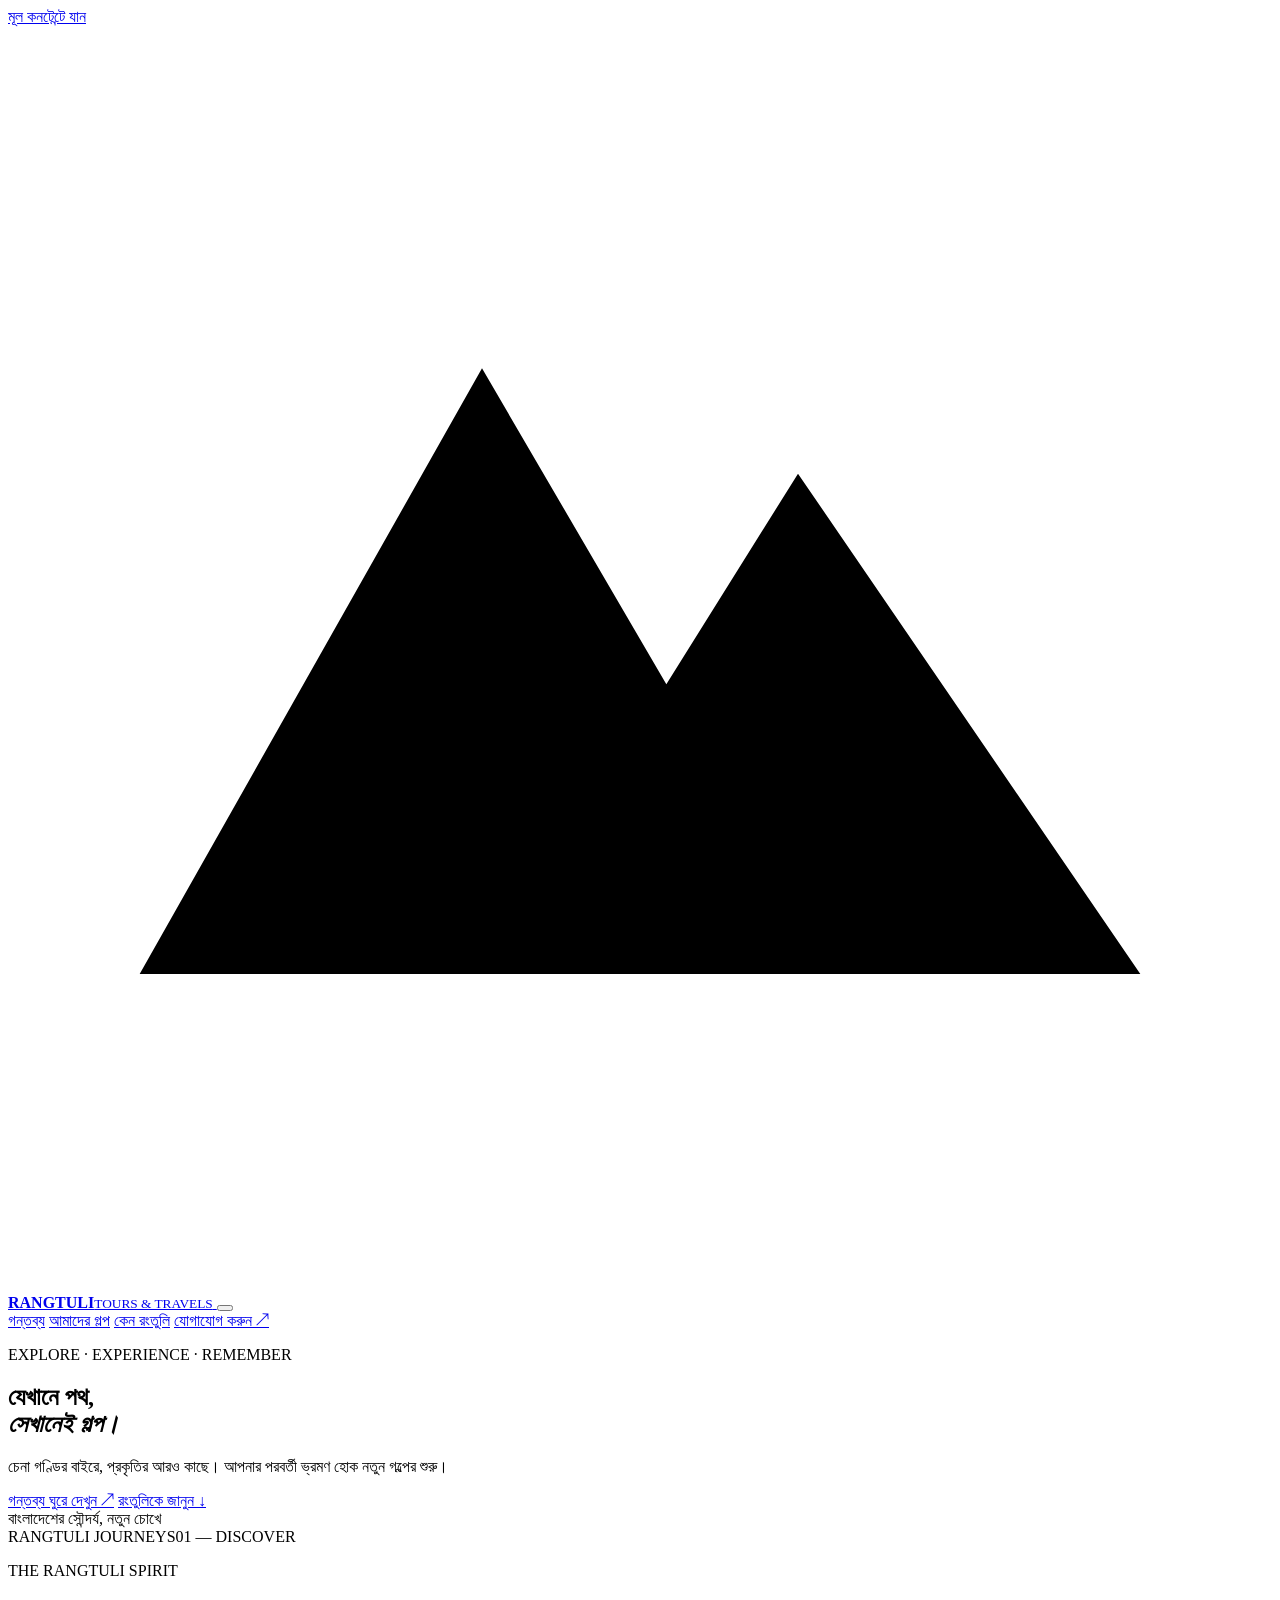
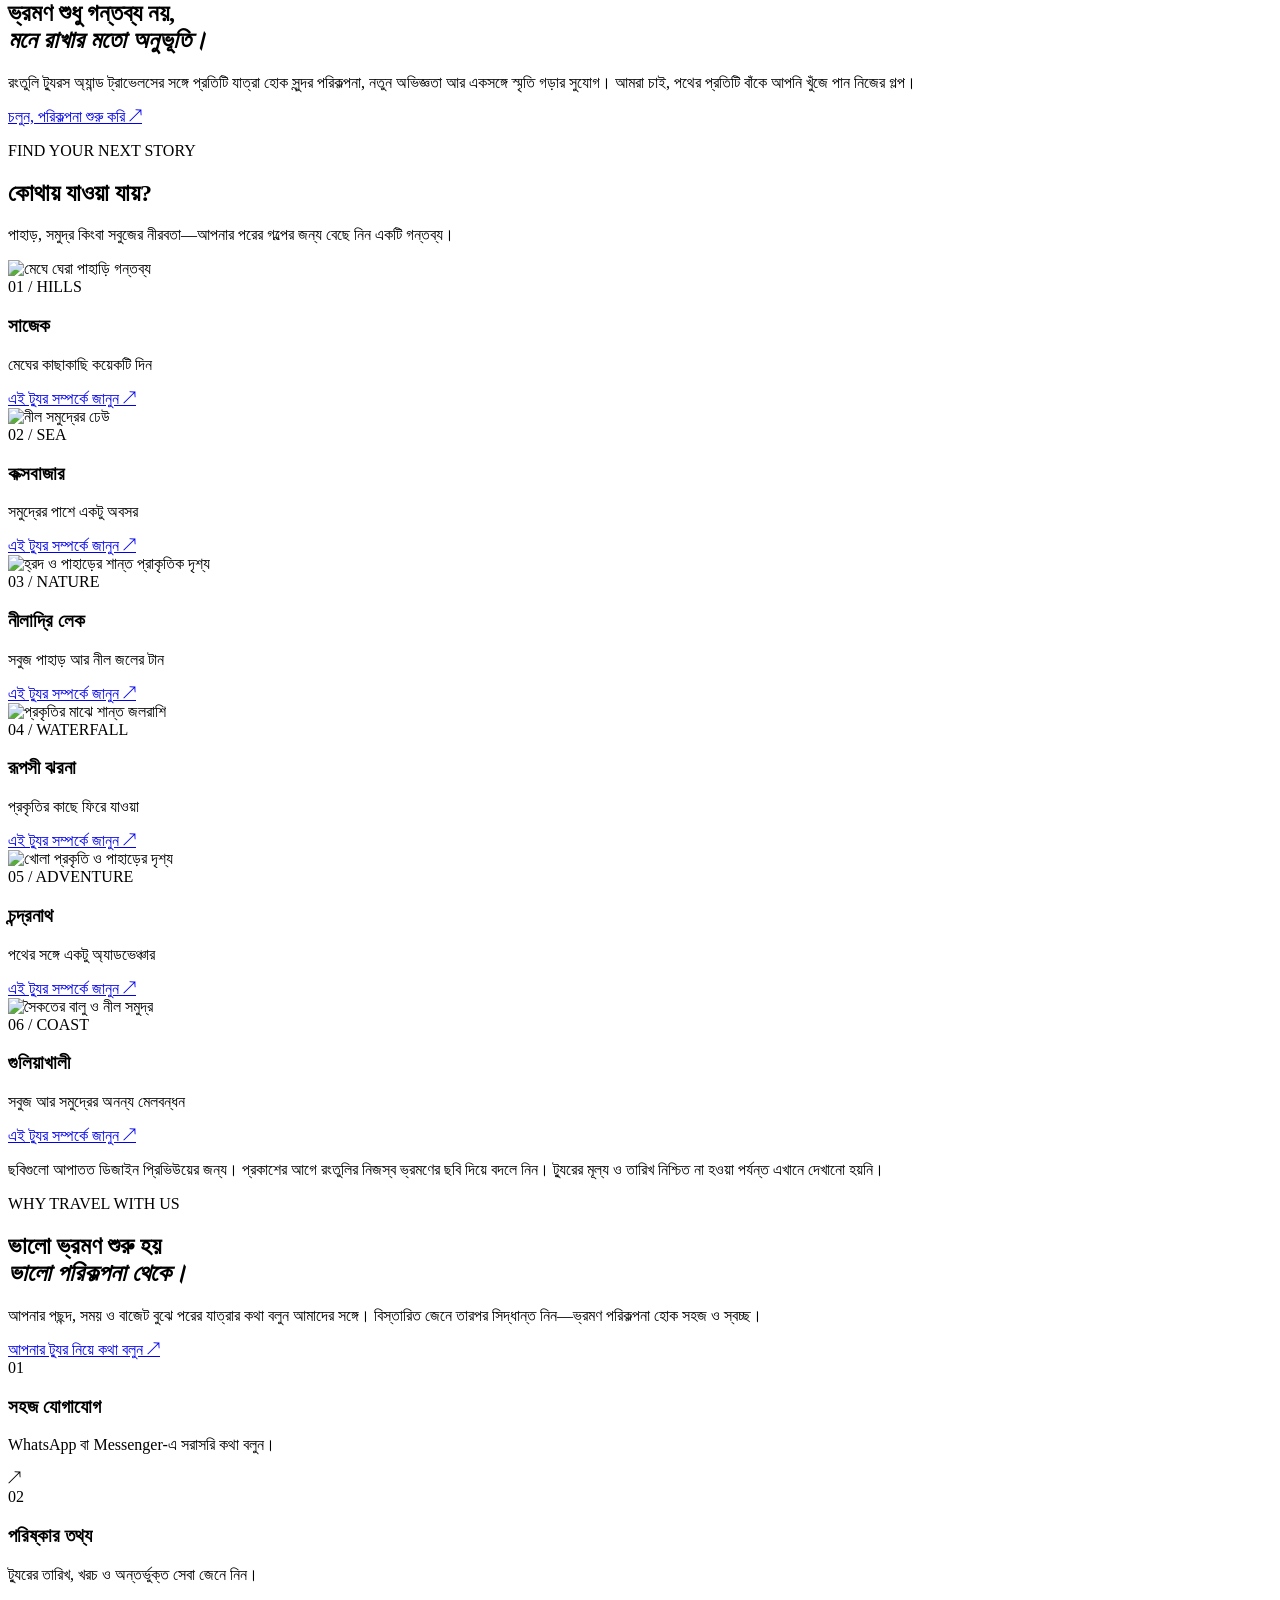
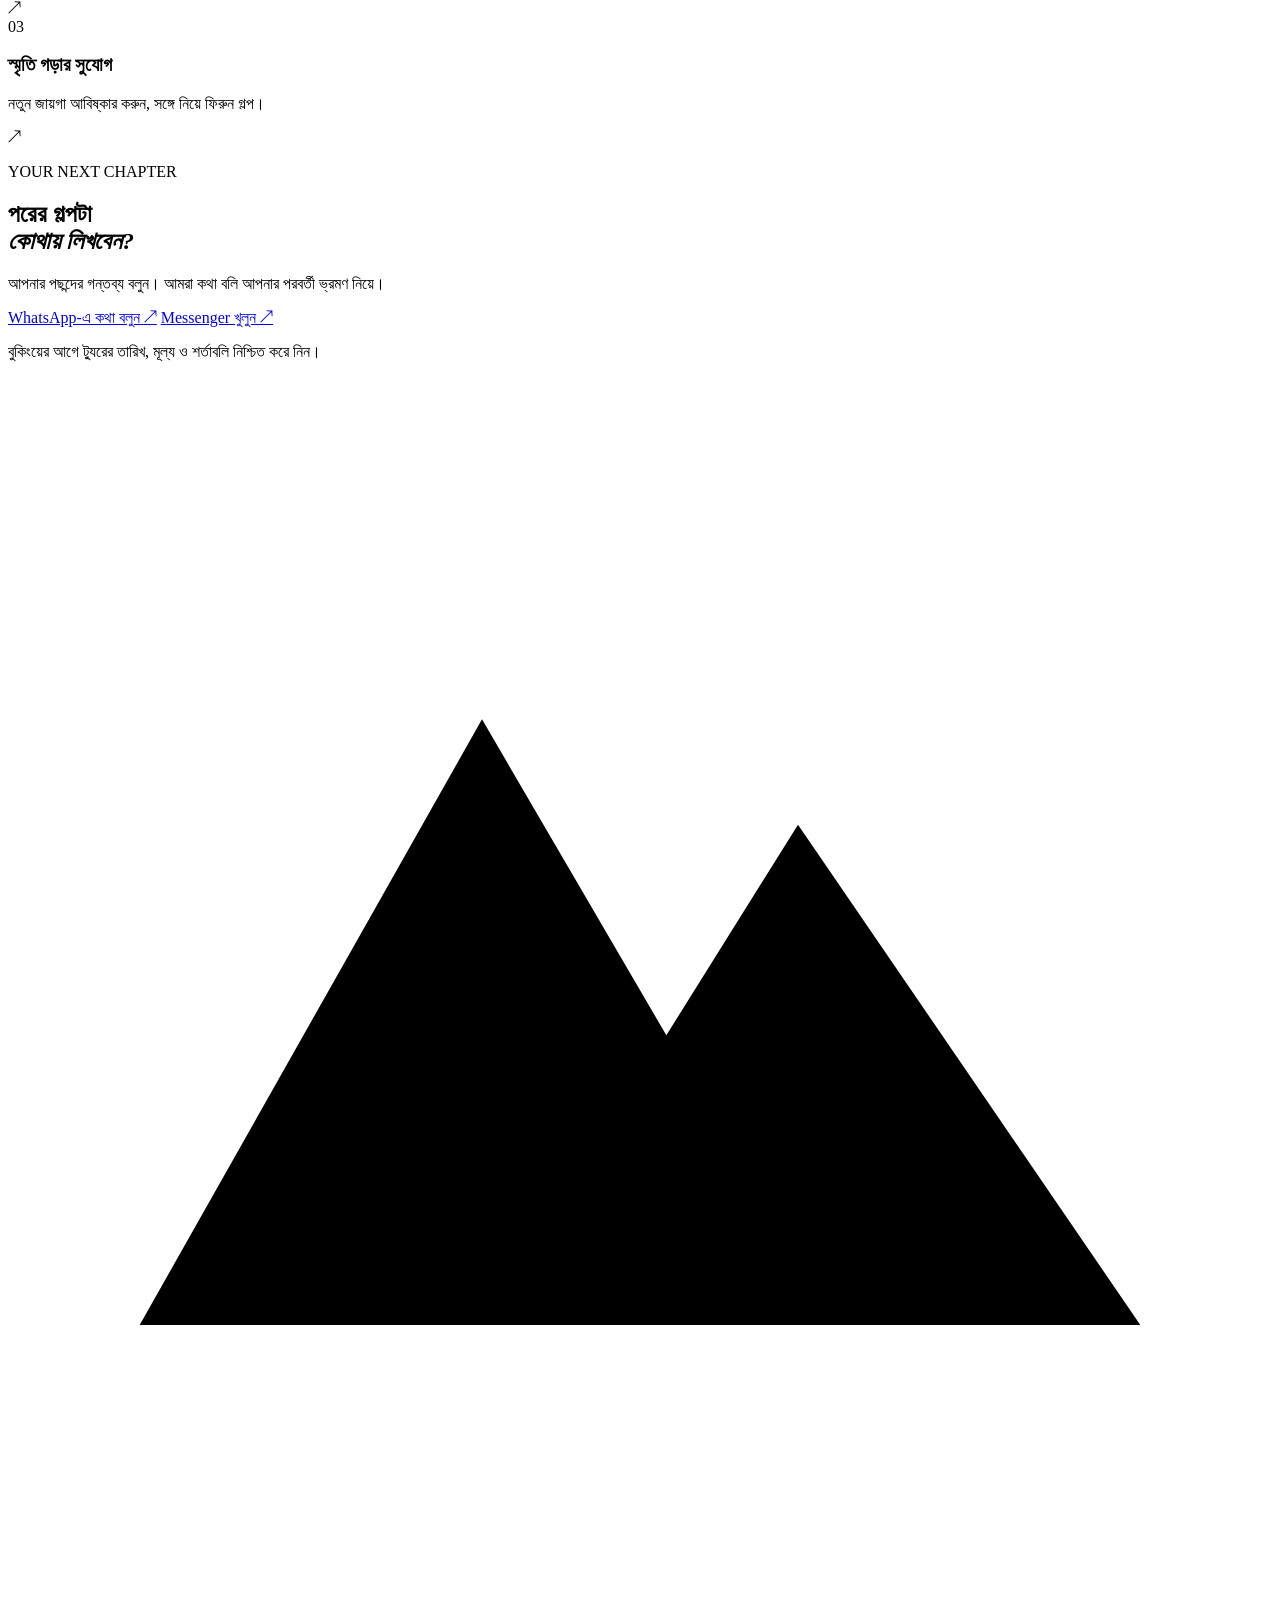
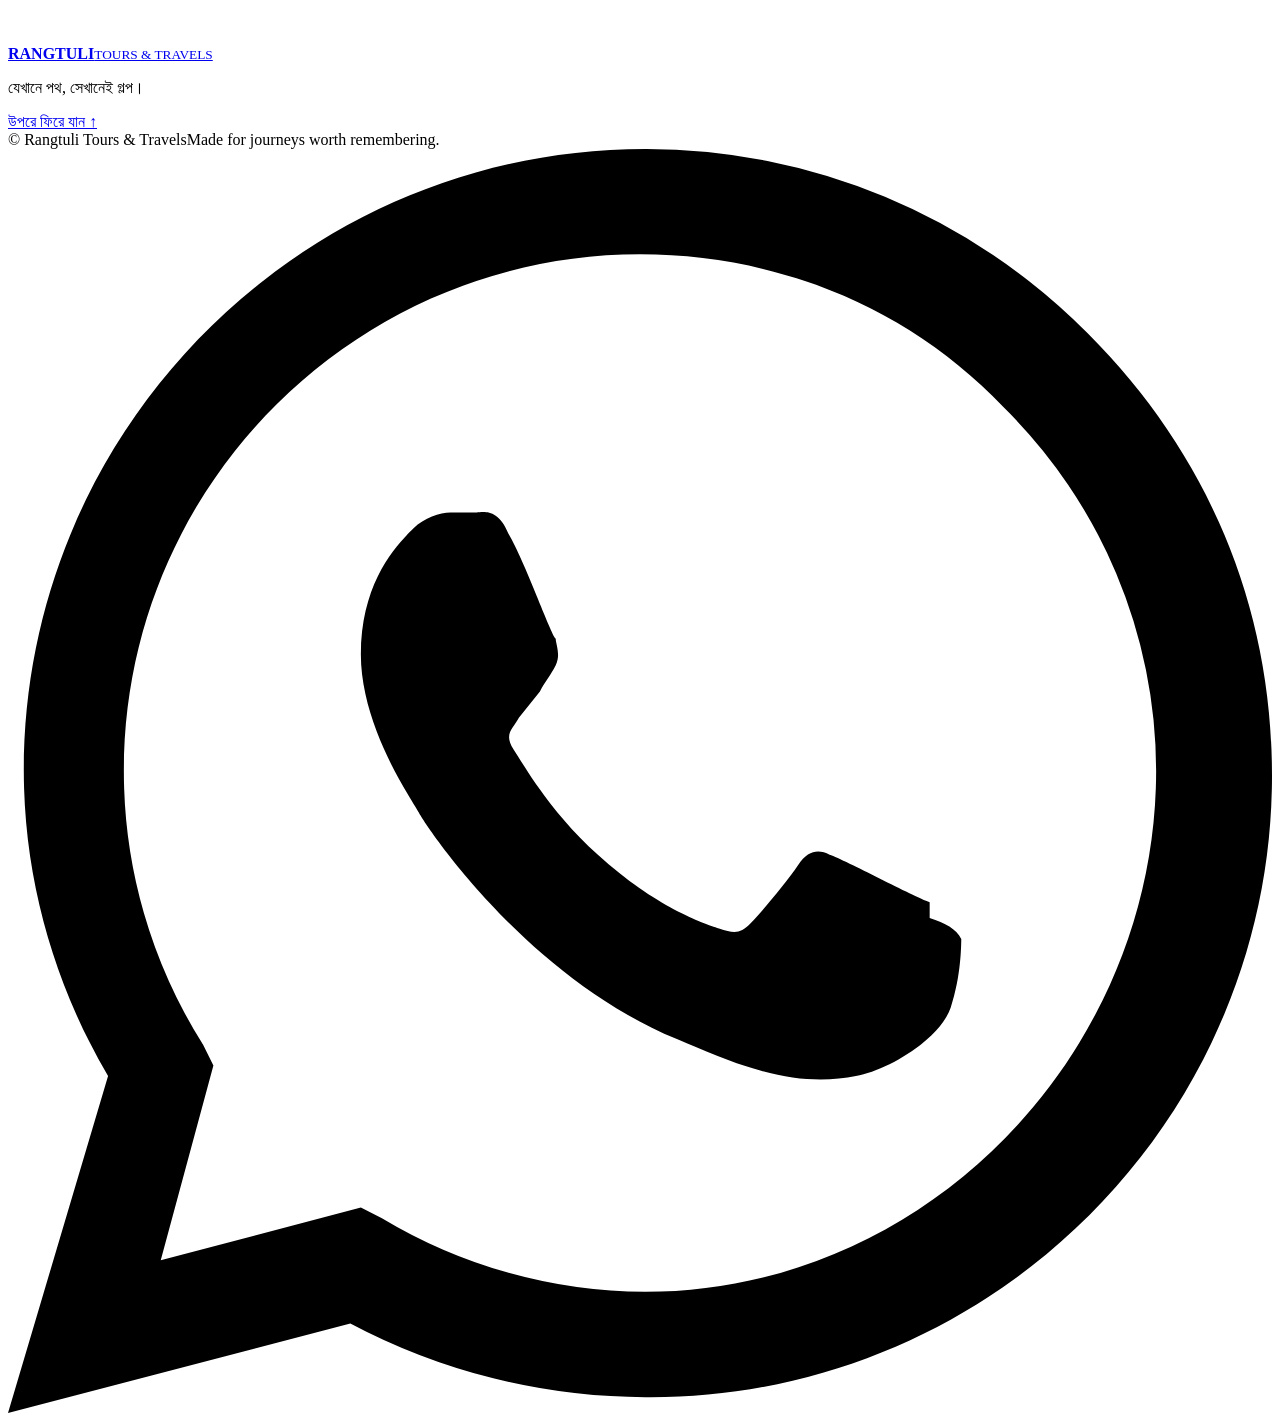
==== index.html @ ed16ff9e "Add files via upload" ====
<!doctype html>
<html lang="bn">
<head>
  <meta charset="utf-8">
  <meta name="viewport" content="width=device-width, initial-scale=1">
  <meta name="theme-color" content="#123b2b">
  <meta name="description" content="রংতুলি ট্যুরস অ্যান্ড ট্রাভেলসের সঙ্গে বাংলাদেশের সৌন্দর্য আবিষ্কার করুন। যেখানে পথ, সেখানেই গল্প।">
  <meta property="og:title" content="Rangtuli Tours & Travels — যেখানে পথ, সেখানেই গল্প">
  <meta property="og:description" content="আপনার পরবর্তী ভ্রমণ শুরু হোক রংতুলির সঙ্গে।">
  <meta property="og:type" content="website">
  <title>Rangtuli Tours & Travels | যেখানে পথ, সেখানেই গল্প</title>
  <link rel="preconnect" href="https://fonts.googleapis.com">
  <link rel="preconnect" href="https://fonts.gstatic.com" crossorigin>
  <link href="https://fonts.googleapis.com/css2?family=DM+Sans:wght@400;500;600;700&family=Hind+Siliguri:wght@400;500;600;700&display=swap" rel="stylesheet">
  <link rel="stylesheet" href="css/style.css">
</head>
<body>
  <a class="skip-link" href="#main">মূল কনটেন্টে যান</a>
  <header class="site-header" id="top">
    <div class="container nav-wrap">
      <a class="brand" href="#top" aria-label="Rangtuli Tours & Travels home">
        <span class="brand-mark" aria-hidden="true"><svg viewBox="0 0 48 48"><path d="M5 36 18 13l7 12 5-8 13 19H5Z"/><path d="M9 40h30" class="mark-line"/></svg></span>
        <span class="brand-copy"><strong>RANGTULI</strong><small>TOURS &amp; TRAVELS</small></span>
      </a>
      <button class="menu-toggle" aria-label="মেনু খুলুন" aria-expanded="false" aria-controls="primary-nav"><span></span><span></span></button>
      <nav class="primary-nav" id="primary-nav" aria-label="প্রধান নেভিগেশন">
        <a href="#destinations">গন্তব্য</a>
        <a href="#story">আমাদের গল্প</a>
        <a href="#why-rangtuli">কেন রংতুলি</a>
        <a href="#contact" class="nav-cta">যোগাযোগ করুন <span aria-hidden="true">↗</span></a>
      </nav>
    </div>
  </header>

  <main id="main">
    <section class="hero">
      <div class="hero-image" role="img" aria-label="সবুজ পাহাড় ও মেঘে ঢাকা বাংলাদেশের প্রাকৃতিক দৃশ্য"></div>
      <div class="hero-shade"></div>
      <div class="container hero-content">
        <p class="eyebrow light"><span></span> EXPLORE · EXPERIENCE · REMEMBER</p>
        <h1>যেখানে পথ,<br><em>সেখানেই গল্প।</em></h1>
        <p class="hero-description">চেনা গণ্ডির বাইরে, প্রকৃতির আরও কাছে। আপনার পরবর্তী ভ্রমণ হোক নতুন গল্পের শুরু।</p>
        <div class="hero-actions">
          <a class="button button-lime" href="#destinations">গন্তব্য ঘুরে দেখুন <span aria-hidden="true">↗</span></a>
          <a class="text-link light-link" href="#story">রংতুলিকে জানুন <span aria-hidden="true">↓</span></a>
        </div>
        <div class="hero-note"><span class="note-dot"></span> বাংলাদেশের সৌন্দর্য, নতুন চোখে</div>
      </div>
      <div class="hero-bottom container"><span>RANGTULI JOURNEYS</span><span>01 — DISCOVER</span></div>
    </section>

    <section class="intro section-pad" id="story">
      <div class="container intro-grid">
        <div>
          <p class="eyebrow"><span></span> THE RANGTULI SPIRIT</p>
          <h2>ভ্রমণ শুধু গন্তব্য নয়,<br><em>মনে রাখার মতো অনুভূতি।</em></h2>
        </div>
        <div class="intro-copy">
          <p>রংতুলি ট্যুরস অ্যান্ড ট্রাভেলসের সঙ্গে প্রতিটি যাত্রা হোক সুন্দর পরিকল্পনা, নতুন অভিজ্ঞতা আর একসঙ্গে স্মৃতি গড়ার সুযোগ। আমরা চাই, পথের প্রতিটি বাঁকে আপনি খুঁজে পান নিজের গল্প।</p>
          <a class="text-link dark-link" href="#contact">চলুন, পরিকল্পনা শুরু করি <span aria-hidden="true">↗</span></a>
        </div>
      </div>
    </section>

    <section class="destinations section-pad" id="destinations">
      <div class="container">
        <div class="section-heading">
          <div><p class="eyebrow"><span></span> FIND YOUR NEXT STORY</p><h2>কোথায় যাওয়া যায়?</h2></div>
          <p>পাহাড়, সমুদ্র কিংবা সবুজের নীরবতা—আপনার পরের গল্পের জন্য বেছে নিন একটি গন্তব্য।</p>
        </div>
        <div class="destination-grid" id="destination-grid">
          <article class="destination-card card-tall">
            <img src="https://images.unsplash.com/photo-1464822759023-fed622ff2c3b?auto=format&fit=crop&w=1000&q=85" alt="মেঘে ঘেরা পাহাড়ি গন্তব্য" loading="lazy">
            <div class="card-overlay"></div><div class="card-content"><span class="card-number">01 / HILLS</span><h3>সাজেক</h3><p>মেঘের কাছাকাছি কয়েকটি দিন</p><a href="#" class="book-link" data-tour="সাজেক">এই ট্যুর সম্পর্কে জানুন <span>↗</span></a></div>
          </article>
          <article class="destination-card">
            <img src="https://images.unsplash.com/photo-1518837695005-2083093ee35b?auto=format&fit=crop&w=900&q=85" alt="নীল সমুদ্রের ঢেউ" loading="lazy">
            <div class="card-overlay"></div><div class="card-content"><span class="card-number">02 / SEA</span><h3>কক্সবাজার</h3><p>সমুদ্রের পাশে একটু অবসর</p><a href="#" class="book-link" data-tour="কক্সবাজার">এই ট্যুর সম্পর্কে জানুন <span>↗</span></a></div>
          </article>
          <article class="destination-card">
            <img src="https://images.unsplash.com/photo-1501785888041-af3ef285b470?auto=format&fit=crop&w=900&q=85" alt="হ্রদ ও পাহাড়ের শান্ত প্রাকৃতিক দৃশ্য" loading="lazy">
            <div class="card-overlay"></div><div class="card-content"><span class="card-number">03 / NATURE</span><h3>নীলাদ্রি লেক</h3><p>সবুজ পাহাড় আর নীল জলের টান</p><a href="#" class="book-link" data-tour="নীলাদ্রি লেক">এই ট্যুর সম্পর্কে জানুন <span>↗</span></a></div>
          </article>
          <article class="destination-card">
            <img src="https://images.unsplash.com/photo-1470770841072-f978cf4d019e?auto=format&fit=crop&w=900&q=85" alt="প্রকৃতির মাঝে শান্ত জলরাশি" loading="lazy">
            <div class="card-overlay"></div><div class="card-content"><span class="card-number">04 / WATERFALL</span><h3>রূপসী ঝরনা</h3><p>প্রকৃতির কাছে ফিরে যাওয়া</p><a href="#" class="book-link" data-tour="রূপসী ঝরনা">এই ট্যুর সম্পর্কে জানুন <span>↗</span></a></div>
          </article>
          <article class="destination-card">
            <img src="https://images.unsplash.com/photo-1500530855697-b586d89ba3ee?auto=format&fit=crop&w=900&q=85" alt="খোলা প্রকৃতি ও পাহাড়ের দৃশ্য" loading="lazy">
            <div class="card-overlay"></div><div class="card-content"><span class="card-number">05 / ADVENTURE</span><h3>চন্দ্রনাথ</h3><p>পথের সঙ্গে একটু অ্যাডভেঞ্চার</p><a href="#" class="book-link" data-tour="চন্দ্রনাথ">এই ট্যুর সম্পর্কে জানুন <span>↗</span></a></div>
          </article>
          <article class="destination-card">
            <img src="https://images.unsplash.com/photo-1507525428034-b723cf961d3e?auto=format&fit=crop&w=900&q=85" alt="সৈকতের বালু ও নীল সমুদ্র" loading="lazy">
            <div class="card-overlay"></div><div class="card-content"><span class="card-number">06 / COAST</span><h3>গুলিয়াখালী</h3><p>সবুজ আর সমুদ্রের অনন্য মেলবন্ধন</p><a href="#" class="book-link" data-tour="গুলিয়াখালী">এই ট্যুর সম্পর্কে জানুন <span>↗</span></a></div>
          </article>
        </div>
        <p class="content-note">ছবিগুলো আপাতত ডিজাইন প্রিভিউয়ের জন্য। প্রকাশের আগে রংতুলির নিজস্ব ভ্রমণের ছবি দিয়ে বদলে নিন। ট্যুরের মূল্য ও তারিখ নিশ্চিত না হওয়া পর্যন্ত এখানে দেখানো হয়নি।</p>
      </div>
    </section>

    <section class="manifesto section-pad" id="why-rangtuli">
      <div class="container manifesto-grid">
        <div class="manifesto-copy">
          <p class="eyebrow light"><span></span> WHY TRAVEL WITH US</p>
          <h2>ভালো ভ্রমণ শুরু হয়<br><em>ভালো পরিকল্পনা থেকে।</em></h2>
          <p>আপনার পছন্দ, সময় ও বাজেট বুঝে পরের যাত্রার কথা বলুন আমাদের সঙ্গে। বিস্তারিত জেনে তারপর সিদ্ধান্ত নিন—ভ্রমণ পরিকল্পনা হোক সহজ ও স্বচ্ছ।</p>
          <a class="button button-lime" href="#contact">আপনার ট্যুর নিয়ে কথা বলুন <span>↗</span></a>
        </div>
        <div class="manifesto-points">
          <div class="point"><span>01</span><div><h3>সহজ যোগাযোগ</h3><p>WhatsApp বা Messenger-এ সরাসরি কথা বলুন।</p></div><span class="point-icon">↗</span></div>
          <div class="point"><span>02</span><div><h3>পরিষ্কার তথ্য</h3><p>ট্যুরের তারিখ, খরচ ও অন্তর্ভুক্ত সেবা জেনে নিন।</p></div><span class="point-icon">↗</span></div>
          <div class="point"><span>03</span><div><h3>স্মৃতি গড়ার সুযোগ</h3><p>নতুন জায়গা আবিষ্কার করুন, সঙ্গে নিয়ে ফিরুন গল্প।</p></div><span class="point-icon">↗</span></div>
        </div>
      </div>
    </section>

    <section class="closing section-pad" id="contact">
      <div class="container closing-inner">
        <p class="eyebrow"><span></span> YOUR NEXT CHAPTER</p>
        <h2>পরের গল্পটা<br><em>কোথায় লিখবেন?</em></h2>
        <p>আপনার পছন্দের গন্তব্য বলুন। আমরা কথা বলি আপনার পরবর্তী ভ্রমণ নিয়ে।</p>
        <div class="closing-actions">
          <a class="button button-dark" id="whatsapp-cta" href="#" target="_blank" rel="noopener">WhatsApp-এ কথা বলুন <span>↗</span></a>
          <a class="button button-outline" id="messenger-cta" href="#" target="_blank" rel="noopener">Messenger খুলুন <span>↗</span></a>
        </div>
        <p class="contact-hint" id="contact-hint">বুকিংয়ের আগে ট্যুরের তারিখ, মূল্য ও শর্তাবলি নিশ্চিত করে নিন।</p>
      </div>
    </section>
  </main>

  <footer class="site-footer">
    <div class="container footer-top">
      <a class="brand footer-brand" href="#top">
        <span class="brand-mark" aria-hidden="true"><svg viewBox="0 0 48 48"><path d="M5 36 18 13l7 12 5-8 13 19H5Z"/><path d="M9 40h30" class="mark-line"/></svg></span>
        <span class="brand-copy"><strong>RANGTULI</strong><small>TOURS &amp; TRAVELS</small></span>
      </a>
      <p>যেখানে পথ, সেখানেই গল্প।</p>
      <a href="#top" class="back-top">উপরে ফিরে যান ↑</a>
    </div>
    <div class="container footer-bottom"><span>© <span id="year"></span> Rangtuli Tours &amp; Travels</span><span>Made for journeys worth remembering.</span></div>
  </footer>
  <a class="floating-whatsapp" id="whatsapp-float" href="#" target="_blank" rel="noopener" aria-label="WhatsApp-এ যোগাযোগ করুন">
    <svg viewBox="0 0 24 24" aria-hidden="true"><path d="M20.5 3.5A11.8 11.8 0 0 0 12.1 0C5.6 0 .3 5.3.3 11.8c0 2.1.6 4.1 1.6 5.8L0 24l6.5-1.7a12 12 0 0 0 5.6 1.4h.1c6.5 0 11.8-5.3 11.8-11.8 0-3.2-1.2-6.1-3.5-8.4ZM12.1 21.7a9.8 9.8 0 0 1-5-1.4l-.4-.2-3.8 1 1-3.7-.2-.4a9.7 9.7 0 0 1-1.5-5.2c0-5.4 4.4-9.8 9.8-9.8 2.6 0 5.1 1 6.9 2.9a9.7 9.7 0 0 1 2.9 6.9c0 5.4-4.4 9.9-9.7 9.9Zm5.4-7.4c-.3-.1-1.6-.8-1.9-.9-.2-.1-.4-.1-.6.2-.2.3-.7.9-.9 1.1-.2.2-.3.2-.6.1-.3-.1-1.2-.4-2.3-1.4-.9-.8-1.4-1.7-1.6-2-.2-.3 0-.4.1-.6l.4-.5c.1-.2.2-.3.3-.5.1-.2 0-.4 0-.5-.1-.1-.6-1.5-.9-2-.2-.5-.5-.4-.6-.4h-.5c-.2 0-.5.1-.7.3-.3.3-1 1-1 2.4s1 2.8 1.1 3c.1.2 2 3.1 4.9 4.3.7.3 1.2.5 1.6.6.7.2 1.3.2 1.8.1.6-.1 1.6-.7 1.8-1.3.2-.6.2-1.2.2-1.3-.1-.2-.3-.3-.6-.4Z"/></svg>
  </a>
  <script src="js/config.js"></script>
  <script src="js/main.js"></script>
</body>
</html>
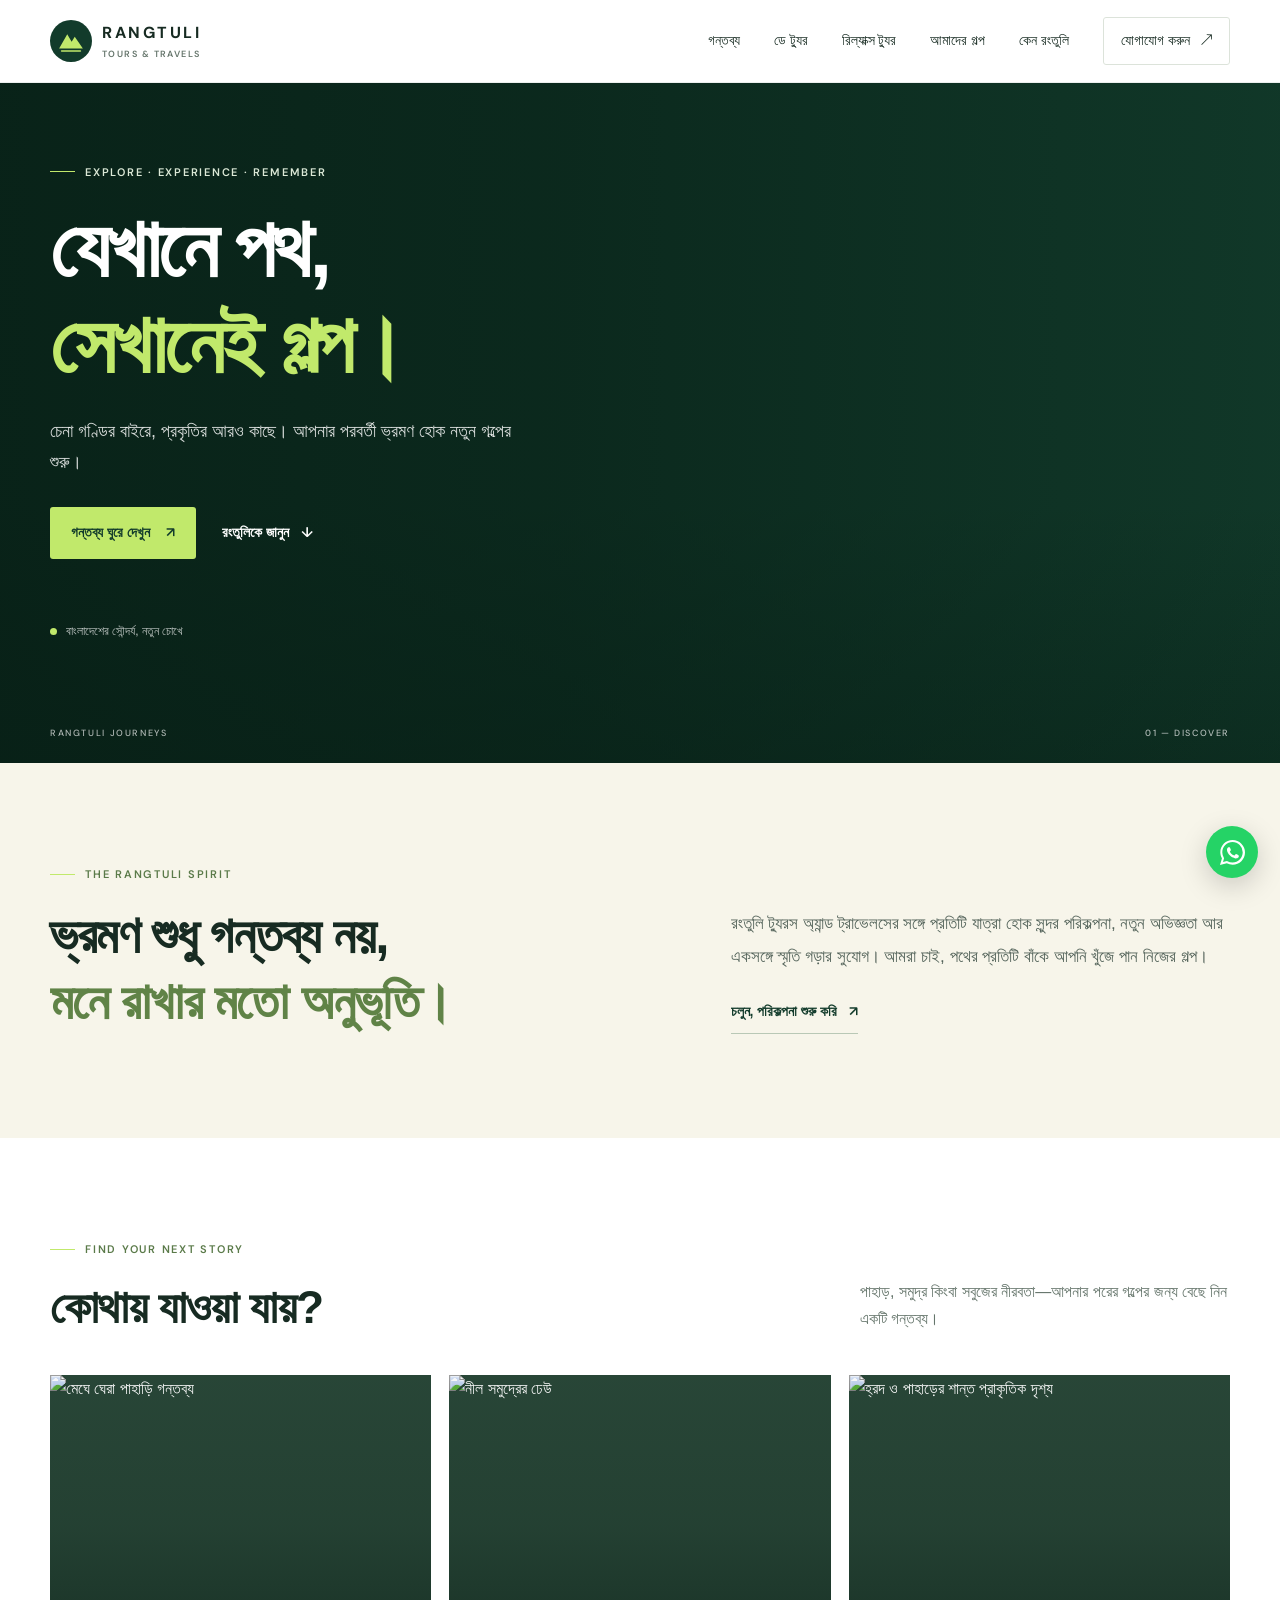
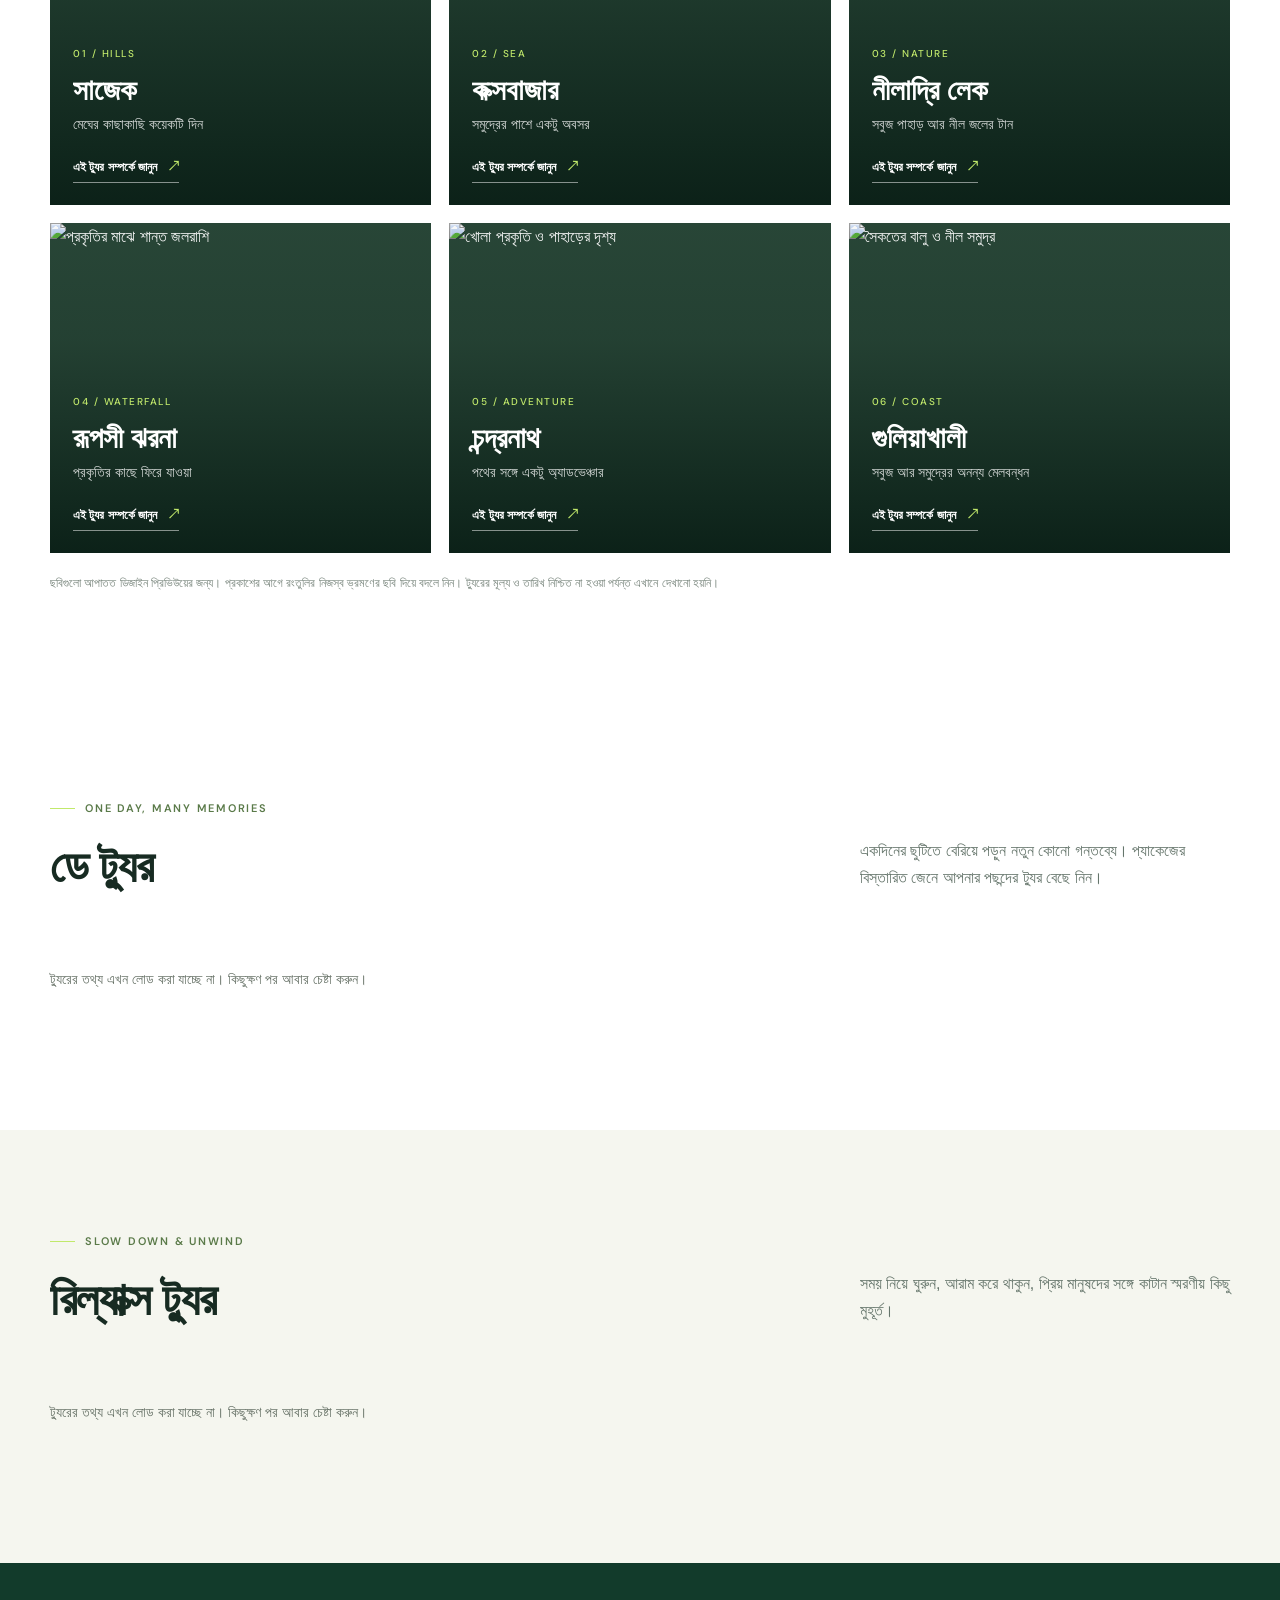
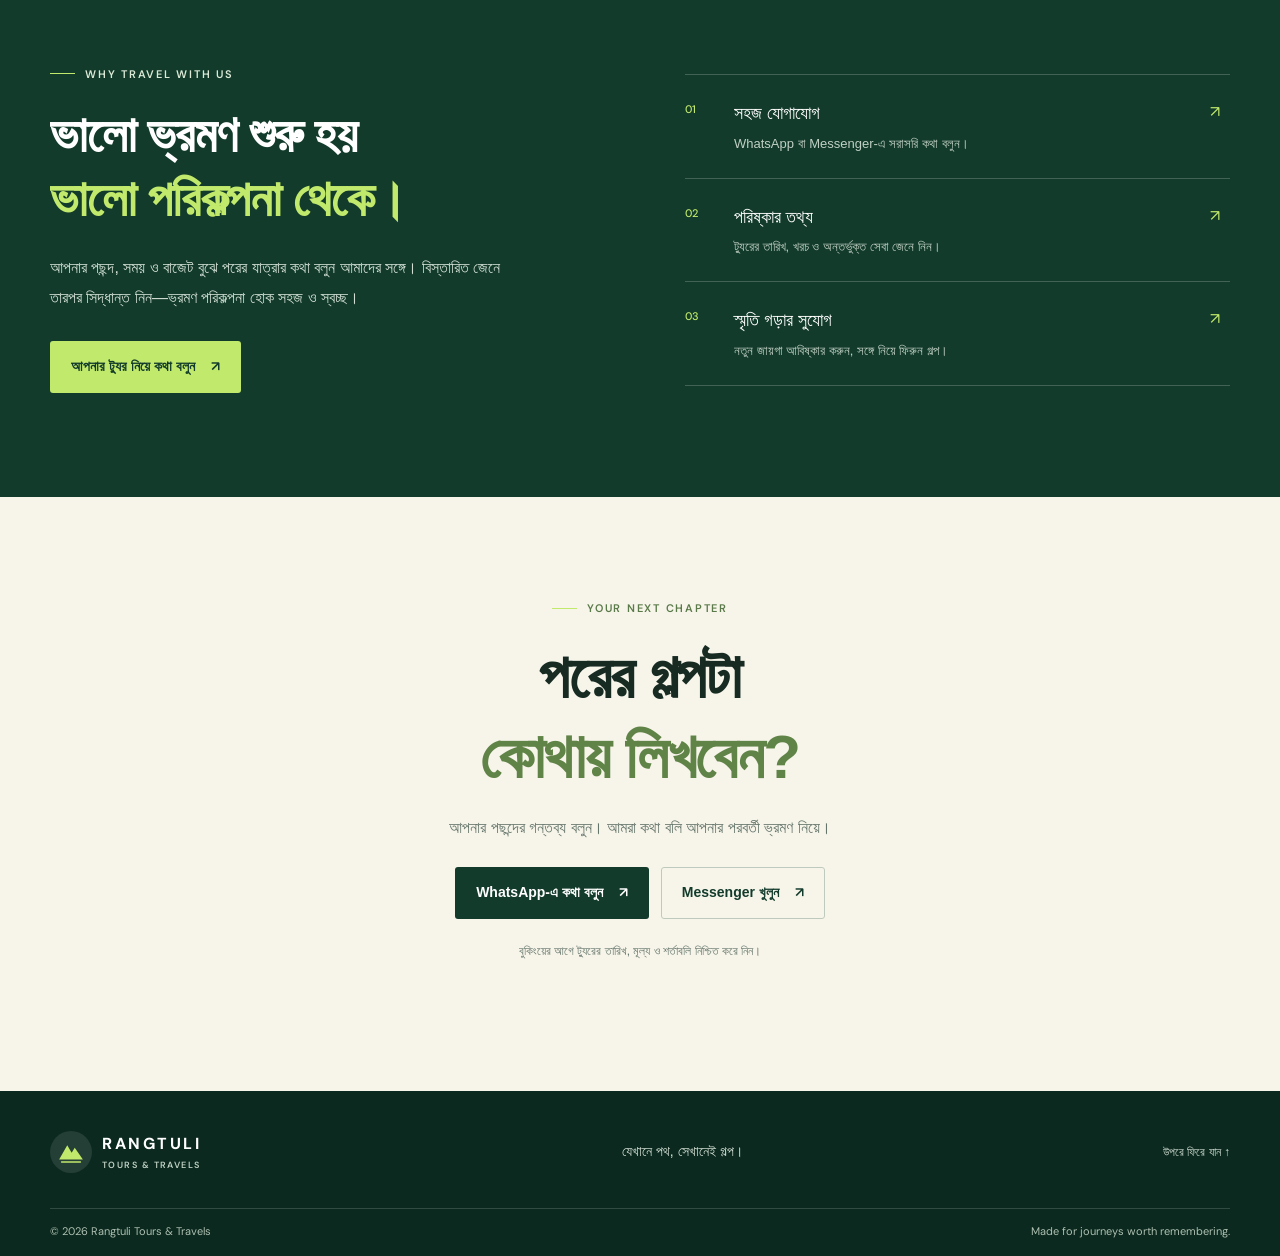
==== commit 070a2653: "Create index.html" ====
--- a/index.html
+++ b/index.html
@@ -13,6 +13,7 @@
   <link rel="preconnect" href="https://fonts.gstatic.com" crossorigin>
   <link href="https://fonts.googleapis.com/css2?family=DM+Sans:wght@400;500;600;700&family=Hind+Siliguri:wght@400;500;600;700&display=swap" rel="stylesheet">
   <link rel="stylesheet" href="css/style.css">
+  <link rel="stylesheet" href="css/live-tours.css">
 </head>
 <body>
   <a class="skip-link" href="#main">মূল কনটেন্টে যান</a>
@@ -25,6 +26,8 @@
       <button class="menu-toggle" aria-label="মেনু খুলুন" aria-expanded="false" aria-controls="primary-nav"><span></span><span></span></button>
       <nav class="primary-nav" id="primary-nav" aria-label="প্রধান নেভিগেশন">
         <a href="#destinations">গন্তব্য</a>
+        <a href="#day-tours">ডে ট্যুর</a>
+        <a href="#relax-tours">রিল্যাক্স ট্যুর</a>
         <a href="#story">আমাদের গল্প</a>
         <a href="#why-rangtuli">কেন রংতুলি</a>
         <a href="#contact" class="nav-cta">যোগাযোগ করুন <span aria-hidden="true">↗</span></a>
@@ -98,6 +101,31 @@
       </div>
     </section>
 
+    <!-- Live tour sections: data is loaded by js/main.js from the Cloudflare Worker API. -->
+    <section class="live-tours section-pad" id="day-tours">
+      <div class="container">
+        <div class="section-heading">
+          <div><p class="eyebrow"><span></span> ONE DAY, MANY MEMORIES</p><h2>ডে ট্যুর</h2></div>
+          <p>একদিনের ছুটিতে বেরিয়ে পড়ুন নতুন কোনো গন্তব্যে। প্যাকেজের বিস্তারিত জেনে আপনার পছন্দের ট্যুর বেছে নিন।</p>
+        </div>
+        <div class="live-tour-grid" id="day-tour-grid" aria-live="polite">
+          <p class="tour-loading">ডে ট্যুরের তথ্য লোড হচ্ছে…</p>
+        </div>
+      </div>
+    </section>
+
+    <section class="live-tours live-tours-soft section-pad" id="relax-tours">
+      <div class="container">
+        <div class="section-heading">
+          <div><p class="eyebrow"><span></span> SLOW DOWN &amp; UNWIND</p><h2>রিল্যাক্স ট্যুর</h2></div>
+          <p>সময় নিয়ে ঘুরুন, আরাম করে থাকুন, প্রিয় মানুষদের সঙ্গে কাটান স্মরণীয় কিছু মুহূর্ত।</p>
+        </div>
+        <div class="live-tour-grid" id="relax-tour-grid" aria-live="polite">
+          <p class="tour-loading">রিল্যাক্স ট্যুরের তথ্য লোড হচ্ছে…</p>
+        </div>
+      </div>
+    </section>
+
     <section class="manifesto section-pad" id="why-rangtuli">
       <div class="container manifesto-grid">
         <div class="manifesto-copy">
--- a/css/style.css
+++ b/css/style.css
@@ -0,0 +1,12 @@
+:root{--forest:#123b2b;--forest-deep:#0b291e;--lime:#c1e96b;--cream:#f7f5ea;--white:#fff;--ink:#172b22;--muted:#65756b;--line:#dce3da;--font-bn:"Hind Siliguri",sans-serif;--font-en:"DM Sans",sans-serif;--container:1180px}
+*{box-sizing:border-box}html{scroll-behavior:smooth;scroll-padding-top:88px}body{margin:0;color:var(--ink);background:var(--white);font-family:var(--font-bn);font-size:16px;line-height:1.7}a{color:inherit;text-decoration:none}img{display:block;max-width:100%}.container{width:min(var(--container),calc(100% - 48px));margin-inline:auto}.section-pad{padding:104px 0}.skip-link{position:absolute;top:-60px;left:16px;background:var(--lime);padding:10px 14px;z-index:100;color:var(--forest)}.skip-link:focus{top:12px}
+.site-header{position:sticky;top:0;z-index:50;background:rgba(255,255,255,.96);backdrop-filter:blur(14px);border-bottom:1px solid rgba(18,59,43,.08)}.nav-wrap{height:82px;display:flex;align-items:center;justify-content:space-between;gap:24px}.brand{display:inline-flex;align-items:center;gap:10px;flex-shrink:0}.brand-mark{width:42px;height:42px;border-radius:50%;display:grid;place-items:center;background:var(--forest);color:var(--lime)}.brand-mark svg{width:30px;fill:var(--lime)}.brand-mark .mark-line{fill:none;stroke:var(--lime);stroke-width:2.5;stroke-linecap:round}.brand-copy{display:flex;flex-direction:column;line-height:1.15;letter-spacing:.12em}.brand-copy strong{font:700 16px var(--font-en);letter-spacing:.16em}.brand-copy small{font:600 9px var(--font-en);letter-spacing:.16em;margin-top:5px;color:var(--muted)}.primary-nav{display:flex;align-items:center;gap:34px;font-size:14px;font-weight:500}.primary-nav>a:not(.nav-cta){transition:color .2s}.primary-nav>a:not(.nav-cta):hover{color:#58882b}.nav-cta{padding:11px 17px;border:1px solid var(--line);border-radius:3px}.nav-cta span{margin-left:7px}.menu-toggle{display:none}
+.hero{min-height:680px;position:relative;display:flex;align-items:center;background:var(--forest);color:var(--white);overflow:hidden}.hero-image,.hero-shade{position:absolute;inset:0}.hero-image{background-image:url("https://images.unsplash.com/photo-1464822759023-fed622ff2c3b?auto=format&fit=crop&w=2200&q=90");background-size:cover;background-position:center 48%;transform:scale(1.02)}.hero-shade{background:linear-gradient(90deg,rgba(7,30,21,.84) 0%,rgba(7,30,21,.63) 43%,rgba(7,30,21,.12) 100%),linear-gradient(0deg,rgba(7,30,21,.42),transparent 38%)}.hero-content{position:relative;z-index:1;padding-top:60px;padding-bottom:100px}.eyebrow{font:600 11px var(--font-en);letter-spacing:.16em;text-transform:uppercase;color:#5a7a49;display:flex;align-items:center;gap:10px;margin:0 0 22px}.eyebrow>span{width:25px;height:1px;background:var(--lime);display:inline-block}.eyebrow.light{color:#dce9d7}.hero h1{font-size:clamp(46px,7vw,82px);line-height:1.18;font-weight:600;letter-spacing:-.035em;margin:0;max-width:800px}.hero h1 em,.intro h2 em,.manifesto h2 em,.closing h2 em{font-style:normal;color:var(--lime)}.hero-description{font-size:18px;color:rgba(255,255,255,.84);max-width:480px;margin:22px 0 30px}.hero-actions{display:flex;align-items:center;gap:26px;flex-wrap:wrap}.button{min-height:50px;display:inline-flex;align-items:center;justify-content:center;gap:16px;padding:13px 20px;border-radius:3px;font-size:14px;font-weight:600;transition:transform .2s,background .2s,color .2s;border:1px solid transparent}.button:hover{transform:translateY(-2px)}.button-lime{background:var(--lime);color:var(--forest)}.button-lime:hover{background:#d2f48a}.text-link{font-size:14px;font-weight:600;display:inline-flex;align-items:center;gap:12px}.light-link{color:var(--white)}.text-link span,.button span{font-family:var(--font-en)}.hero-note{display:flex;align-items:center;gap:9px;margin-top:62px;font-size:12px;color:rgba(255,255,255,.75)}.note-dot{width:7px;height:7px;border-radius:50%;background:var(--lime)}.hero-bottom{position:absolute;bottom:24px;left:50%;transform:translateX(-50%);display:flex;justify-content:space-between;color:rgba(255,255,255,.68);font:500 9px var(--font-en);letter-spacing:.18em}
+.intro{background:var(--cream)}.intro-grid{display:grid;grid-template-columns:1.1fr .9fr;gap:70px;align-items:end}.intro h2,.section-heading h2,.manifesto h2,.closing h2{font-size:clamp(32px,4vw,52px);font-weight:600;line-height:1.28;letter-spacing:-.025em;margin:0}.intro h2 em{color:#608347}.intro-copy p{font-size:17px;line-height:1.95;color:#526259;margin:0 0 24px}.dark-link{color:var(--forest);border-bottom:1px solid #b9c8b6;padding-bottom:9px}
+.destinations{background:var(--white)}.section-heading{display:flex;justify-content:space-between;align-items:end;gap:40px;margin-bottom:38px}.section-heading h2{font-size:clamp(32px,4vw,46px)}.section-heading>p{max-width:370px;color:var(--muted);margin:0 0 5px}.destination-grid{display:grid;grid-template-columns:repeat(3,minmax(0,1fr));gap:18px}.destination-card{position:relative;isolation:isolate;min-height:330px;overflow:hidden;background:#294738;color:white}.destination-card.card-tall{min-height:430px;grid-row:span 1}.destination-card img{position:absolute;inset:0;width:100%;height:100%;object-fit:cover;transition:transform .65s cubic-bezier(.2,.7,.2,1)}.destination-card:hover img{transform:scale(1.055)}.card-overlay{position:absolute;inset:0;background:linear-gradient(0deg,rgba(7,27,19,.86) 0%,rgba(7,27,19,.15) 65%,rgba(7,27,19,.03) 100%)}.card-content{position:absolute;inset:auto 23px 22px}.card-number{font:500 10px var(--font-en);letter-spacing:.15em;color:var(--lime)}.card-content h3{font-size:29px;font-weight:600;line-height:1.2;margin:8px 0 5px}.card-content p{font-size:14px;color:rgba(255,255,255,.82);margin:0 0 15px}.book-link{font-size:12px;font-weight:600;display:inline-flex;gap:12px;align-items:center;border-bottom:1px solid rgba(255,255,255,.5);padding-bottom:5px}.book-link span{color:var(--lime)}.content-note{font-size:12px;color:#77847b;margin:20px 0 0}
+.manifesto{background:var(--forest);color:var(--white)}.manifesto-grid{display:grid;grid-template-columns:1fr 1fr;gap:90px;align-items:center}.manifesto h2{font-size:clamp(34px,4vw,50px)}.manifesto-copy>p:not(.eyebrow){max-width:470px;color:#d2dfd5;line-height:1.9;margin:22px 0 28px}.manifesto-points{border-top:1px solid rgba(255,255,255,.2)}.point{display:grid;grid-template-columns:34px 1fr 20px;gap:15px;align-items:start;padding:23px 0;border-bottom:1px solid rgba(255,255,255,.2)}.point>span:first-child{font:500 11px var(--font-en);color:var(--lime);padding-top:4px}.point h3{font-size:18px;margin:0 0 4px;font-weight:500}.point p{margin:0;font-size:13px;color:#c1d0c5}.point-icon{color:var(--lime);font-family:var(--font-en)}
+.closing{background:var(--cream);text-align:center}.closing-inner{display:flex;align-items:center;flex-direction:column}.closing .eyebrow{justify-content:center}.closing h2{font-size:clamp(38px,5vw,62px)}.closing h2 em{color:#608347}.closing-inner>p:not(.eyebrow){color:var(--muted);max-width:500px;margin:18px 0 26px}.closing-actions{display:flex;gap:12px;justify-content:center;flex-wrap:wrap}.button-dark{background:var(--forest);color:white}.button-dark:hover{background:#204e38}.button-outline{border-color:#bfcabe;color:var(--forest);background:transparent}.button-outline:hover{background:#eaece1}.contact-hint{font-size:12px!important;margin-top:22px!important}
+.site-footer{background:var(--forest-deep);color:white;padding:35px 0 18px}.footer-top{display:flex;align-items:center;justify-content:space-between;gap:20px;padding-bottom:30px}.footer-brand .brand-mark{background:rgba(255,255,255,.1)}.footer-brand .brand-copy small{color:#c0d0c4}.footer-top>p{font-size:14px;color:#d3dfd5}.back-top{font-size:12px;color:#d3dfd5}.footer-bottom{border-top:1px solid rgba(255,255,255,.16);padding-top:15px;display:flex;justify-content:space-between;gap:20px;color:#aebfb2;font:11px var(--font-en)}.floating-whatsapp{position:fixed;right:22px;bottom:22px;z-index:40;width:52px;height:52px;display:grid;place-items:center;border-radius:50%;background:#25d366;box-shadow:0 8px 28px rgba(0,0,0,.18);transition:transform .2s}.floating-whatsapp:hover{transform:translateY(-3px)}.floating-whatsapp svg{width:25px;height:25px;fill:white}
+@media(min-width:1400px){.hero{min-height:740px}}@media(max-width:850px){.container{width:min(var(--container),calc(100% - 36px))}.nav-wrap{height:72px}.menu-toggle{display:flex;width:42px;height:42px;align-items:center;justify-content:center;flex-direction:column;gap:6px;background:transparent;border:1px solid var(--line);border-radius:3px;cursor:pointer}.menu-toggle span{width:17px;height:1.5px;background:var(--forest);transition:transform .2s}.menu-toggle[aria-expanded=true] span:first-child{transform:translateY(3.75px) rotate(45deg)}.menu-toggle[aria-expanded=true] span:last-child{transform:translateY(-3.75px) rotate(-45deg)}.primary-nav{display:none;position:absolute;top:72px;left:0;right:0;padding:18px 24px 24px;background:white;border-bottom:1px solid var(--line);align-items:stretch;gap:0;box-shadow:0 18px 30px rgba(20,40,28,.08)}.primary-nav.open{display:flex;flex-direction:column}.primary-nav>a{padding:13px 0}.primary-nav .nav-cta{padding:12px 14px;margin-top:8px}.hero{min-height:640px}.hero-content{padding-top:50px;padding-bottom:90px}.hero h1{font-size:clamp(44px,9vw,68px)}.intro-grid,.manifesto-grid{grid-template-columns:1fr;gap:30px}.section-pad{padding:76px 0}.intro-copy{max-width:650px}.section-heading{align-items:start;flex-direction:column;gap:14px}.section-heading>p{max-width:560px}.destination-grid{grid-template-columns:repeat(2,minmax(0,1fr))}.destination-card,.destination-card.card-tall{min-height:340px}.manifesto-grid{gap:42px}}
+@media(max-width:520px){.container{width:calc(100% - 32px)}.brand-mark{width:37px;height:37px}.brand-copy strong{font-size:14px}.brand-copy small{font-size:8px}.hero{min-height:630px}.hero-image{background-position:57% center}.hero-shade{background:linear-gradient(90deg,rgba(7,30,21,.82),rgba(7,30,21,.38)),linear-gradient(0deg,rgba(7,30,21,.42),transparent 50%)}.hero h1{font-size:43px}.hero-description{font-size:16px;max-width:360px}.hero-actions{align-items:flex-start;flex-direction:column;gap:18px}.hero-note{margin-top:42px}.hero-bottom{font-size:8px}.section-pad{padding:62px 0}.intro h2,.section-heading h2{font-size:34px}.destination-grid{grid-template-columns:1fr;gap:14px}.destination-card,.destination-card.card-tall{min-height:350px}.card-content{inset:auto 20px 20px}.manifesto h2{font-size:35px}.point{grid-template-columns:28px 1fr 16px;gap:10px}.closing h2{font-size:42px}.closing-actions{width:100%;flex-direction:column}.closing-actions .button{width:100%}.footer-top{align-items:flex-start;flex-wrap:wrap}.footer-top>p{width:100%;order:3;margin:0}.footer-bottom{flex-direction:column;gap:6px}.floating-whatsapp{right:15px;bottom:15px;width:48px;height:48px}}
+@media(prefers-reduced-motion:reduce){html{scroll-behavior:auto}*,*::before,*::after{transition:none!important;animation:none!important}}
--- a/css/live-tours.css
+++ b/css/live-tours.css
@@ -0,0 +1,20 @@
+/* Rangtuli dynamic tour listings: loaded from the Cloudflare Worker API */
+.live-tours { background: var(--paper, #fff); }
+.live-tours-soft { background: #f5f6ef; }
+.live-tour-grid { display: grid; grid-template-columns: repeat(3, minmax(0, 1fr)); gap: 22px; }
+.live-tour-card { overflow: hidden; background: #fff; border: 1px solid var(--line); border-radius: 6px; display: flex; flex-direction: column; min-width: 0; }
+.live-tour-image { height: 210px; background: linear-gradient(135deg, #123b2b, #6f9c4b); overflow: hidden; display: flex; align-items: center; justify-content: center; }
+.live-tour-image img { width: 100%; height: 100%; object-fit: cover; display: block; }
+.live-tour-image-empty { color: rgba(255,255,255,.82); font-size: 11px; letter-spacing: .2em; }
+.live-tour-body { padding: 22px; display: flex; flex-direction: column; align-items: flex-start; flex: 1; }
+.live-tour-tag { font-size: 11px; font-weight: 700; color: #365e35; background: #edf4e5; border-radius: 20px; padding: 6px 10px; margin-bottom: 12px; }
+.live-tour-body h3 { font-size: 23px; line-height: 1.3; margin: 0 0 8px; color: var(--forest, #123b2b); }
+.live-tour-destination { font-size: 13px; color: #5f6d60; margin: 0 0 10px; }
+.live-tour-description { font-size: 14px; line-height: 1.75; color: #59645b; margin: 0 0 15px; }
+.live-tour-meta { display: flex; flex-wrap: wrap; gap: 7px; margin: 0 0 14px; }
+.live-tour-meta span { font-size: 11px; border: 1px solid var(--line); padding: 6px 8px; border-radius: 3px; color: #536154; }
+.live-tour-price { font-size: 16px; font-weight: 700; color: #244f31; margin: 0 0 18px; white-space: pre-line; }
+.live-tour-book { margin-top: auto; font-size: 13px; padding: 12px 16px; }
+.tour-loading { grid-column: 1 / -1; color: #657065; font-size: 14px; padding: 20px 0; }
+@media (max-width: 850px) { .live-tour-grid { grid-template-columns: repeat(2, minmax(0, 1fr)); } }
+@media (max-width: 520px) { .live-tour-grid { grid-template-columns: 1fr; } .live-tour-image { height: 200px; } .live-tour-body { padding: 19px; } }
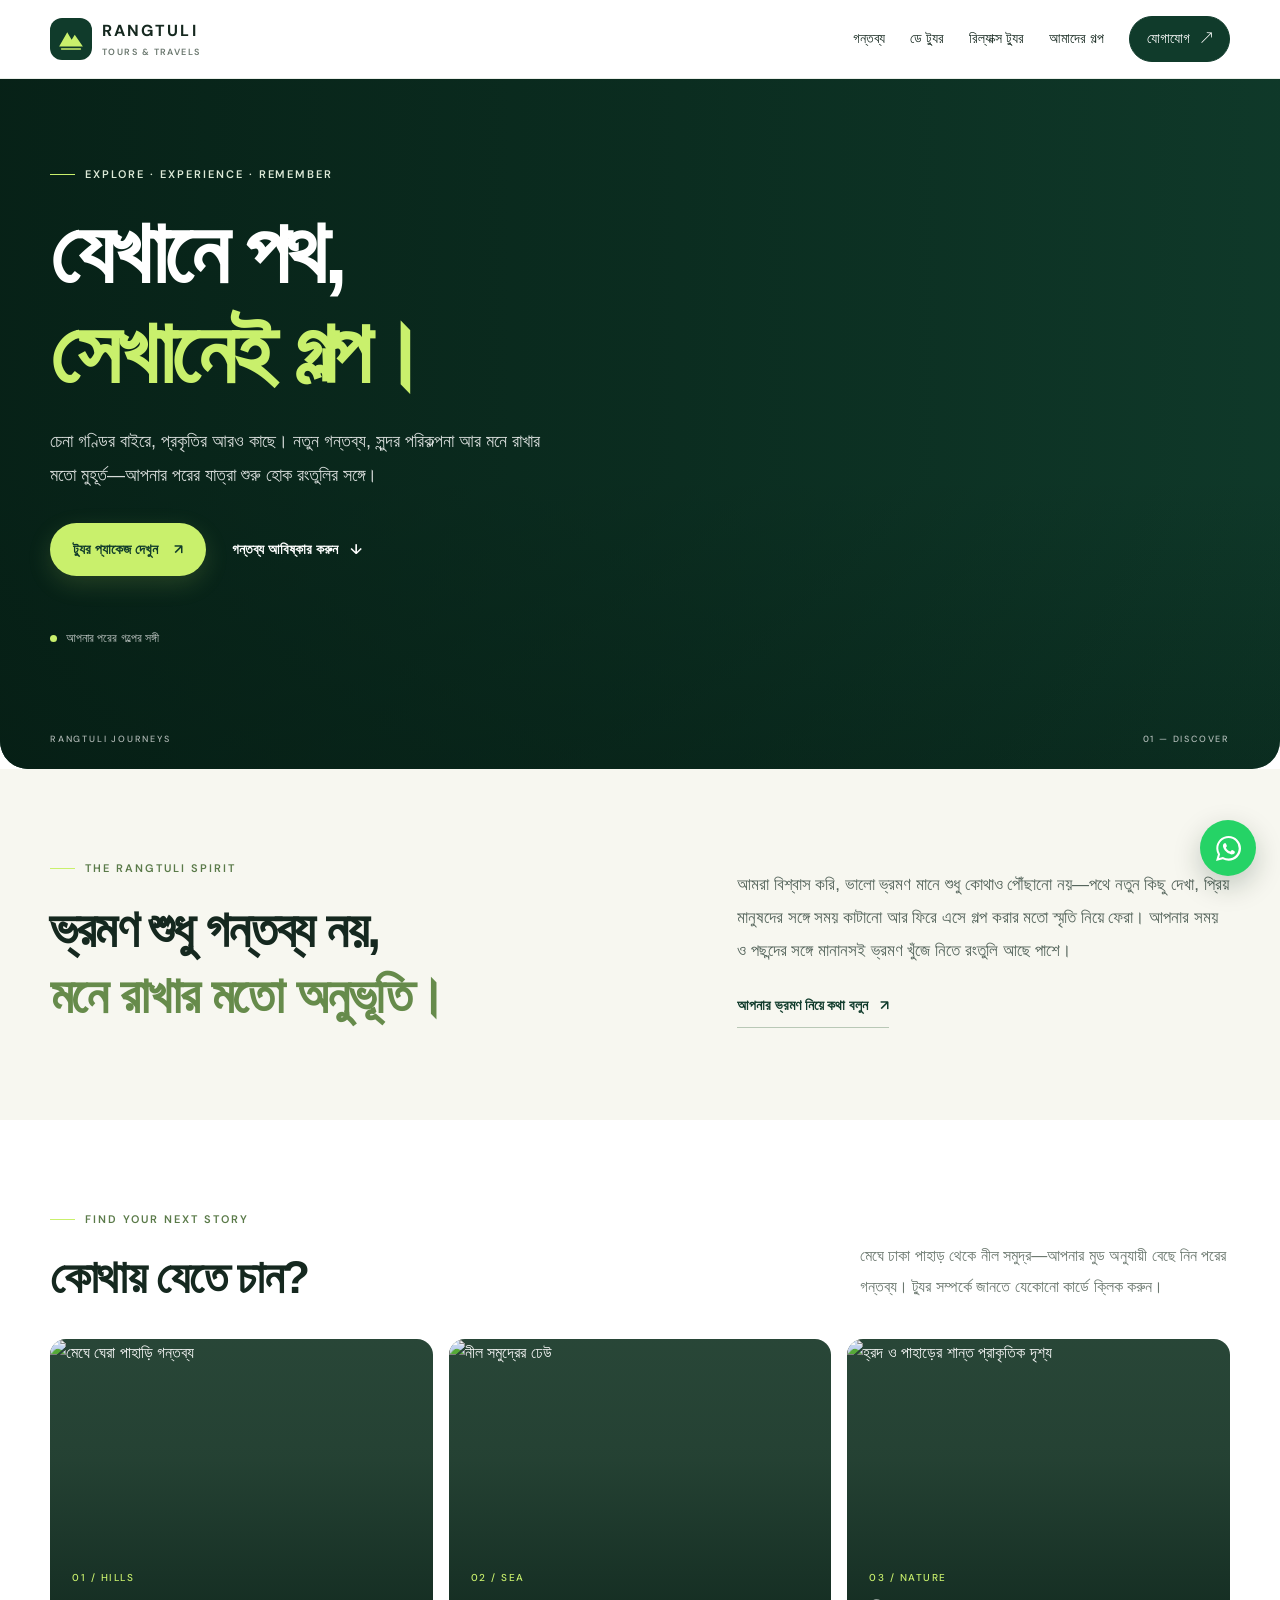
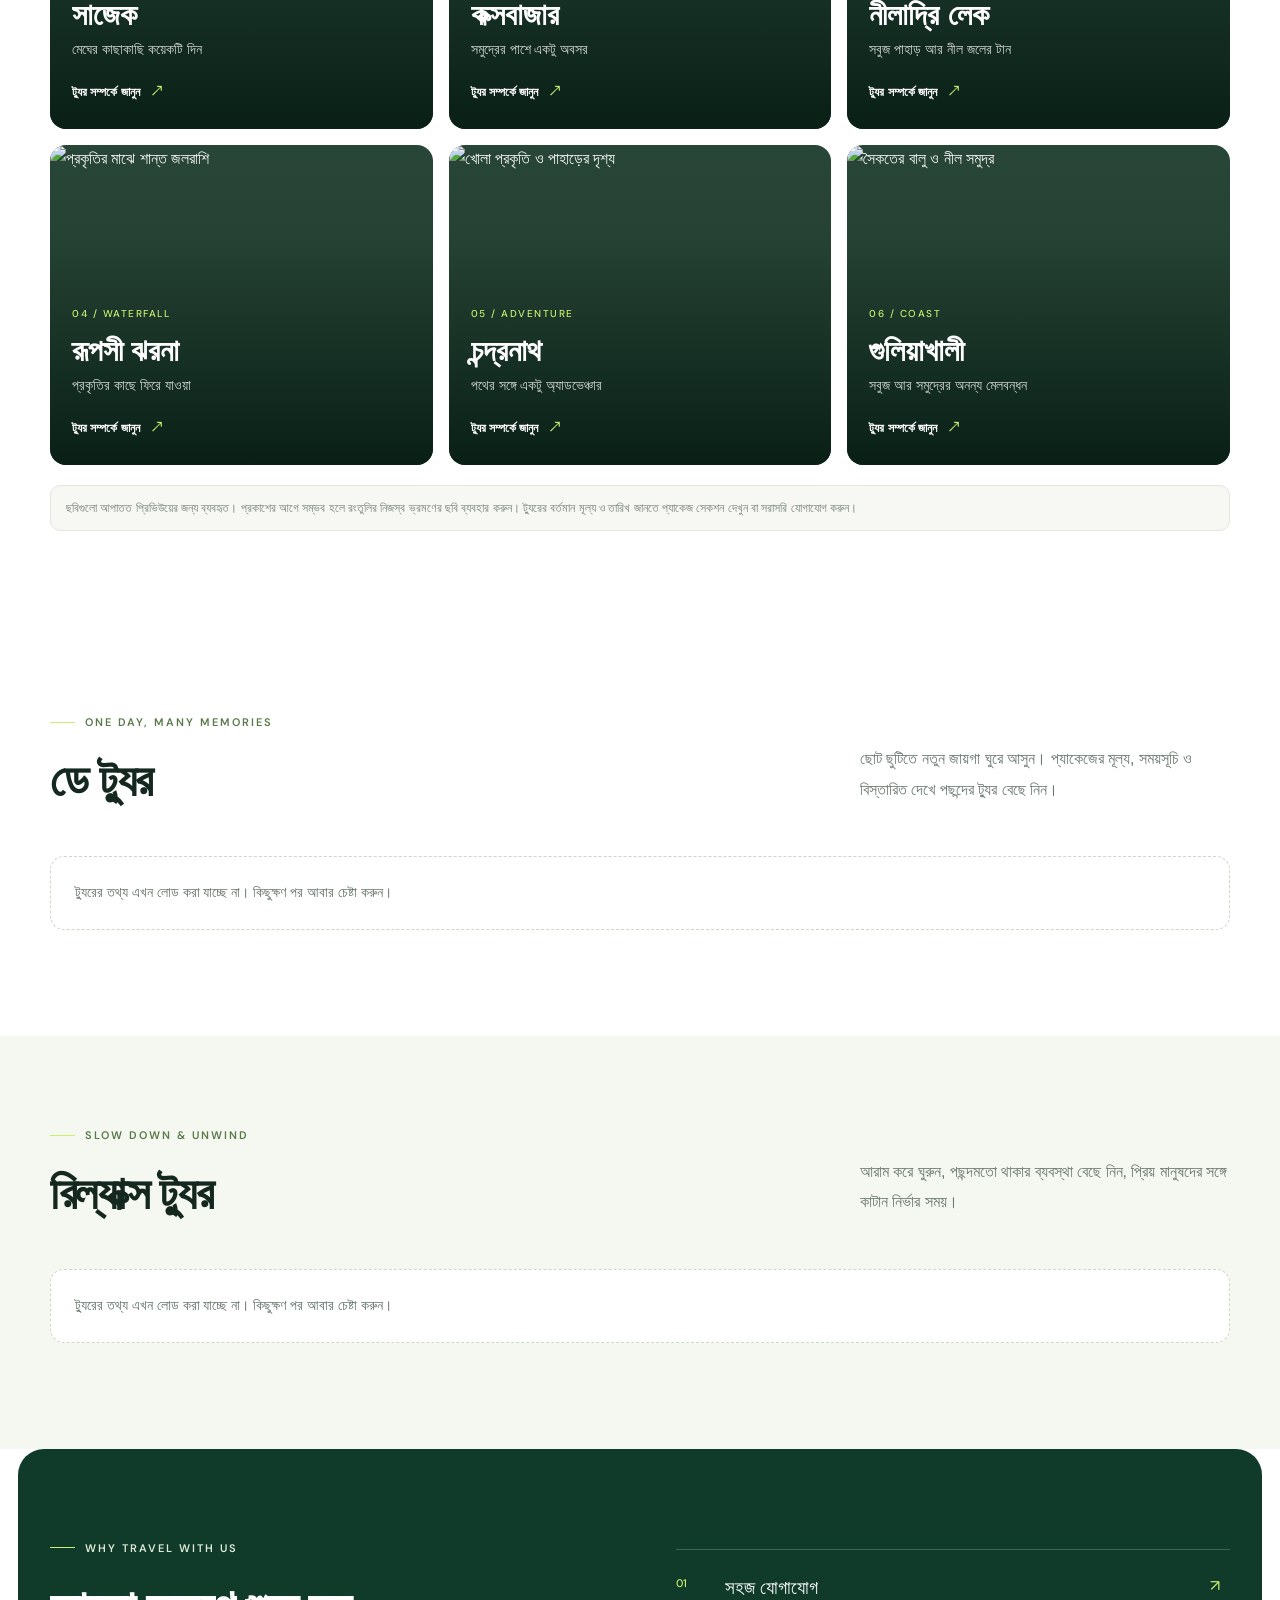
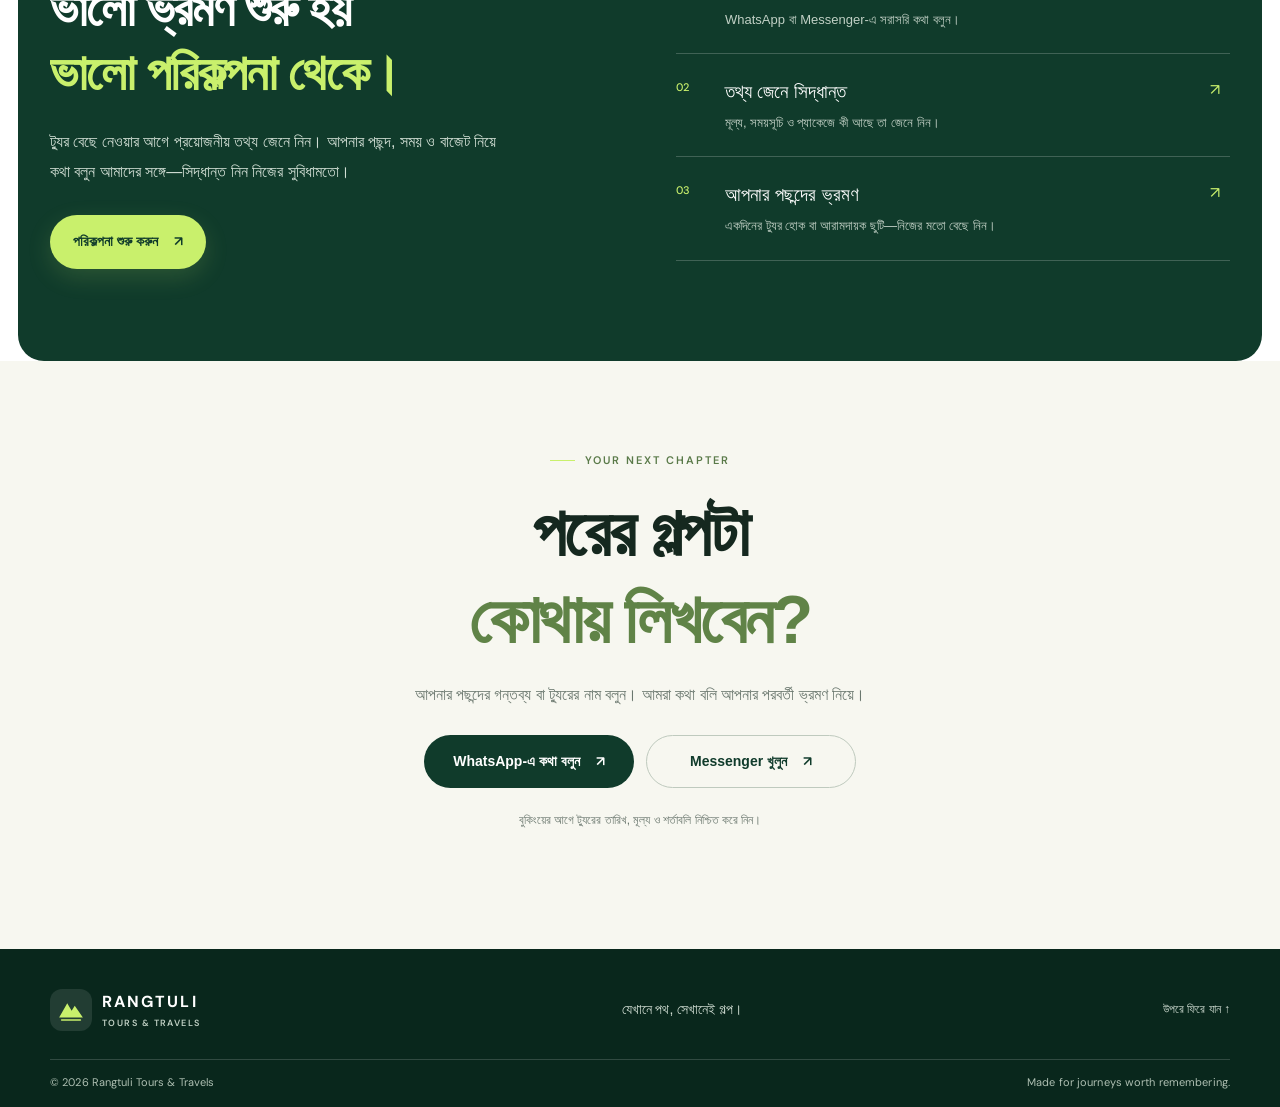
==== commit 996ff044: "full updated index" ====
--- a/index.html
+++ b/index.html
@@ -3,7 +3,7 @@
 <head>
   <meta charset="utf-8">
   <meta name="viewport" content="width=device-width, initial-scale=1">
-  <meta name="theme-color" content="#123b2b">
+  <meta name="theme-color" content="#103b2b">
   <meta name="description" content="রংতুলি ট্যুরস অ্যান্ড ট্রাভেলসের সঙ্গে বাংলাদেশের সৌন্দর্য আবিষ্কার করুন। যেখানে পথ, সেখানেই গল্প।">
   <meta property="og:title" content="Rangtuli Tours & Travels — যেখানে পথ, সেখানেই গল্প">
   <meta property="og:description" content="আপনার পরবর্তী ভ্রমণ শুরু হোক রংতুলির সঙ্গে।">
@@ -14,6 +14,91 @@
   <link href="https://fonts.googleapis.com/css2?family=DM+Sans:wght@400;500;600;700&family=Hind+Siliguri:wght@400;500;600;700&display=swap" rel="stylesheet">
   <link rel="stylesheet" href="css/style.css">
   <link rel="stylesheet" href="css/live-tours.css">
+  <style>
+    :root{--forest:#103b2b;--forest-deep:#09271c;--lime:#c9f06c;--cream:#f7f7f0;--paper:#fff;--ink:#15281f;--muted:#6a776e;--line:#e2e8df}
+    html{scroll-padding-top:92px}
+    body{background:#fff;color:var(--ink)}
+    .site-header{background:rgba(255,255,255,.92);border-bottom-color:#e9eee8}
+    .nav-wrap{height:78px}
+    .brand-mark{border-radius:12px;background:var(--forest)}
+    .brand-copy strong{letter-spacing:.13em}
+    .primary-nav{gap:25px}
+    .nav-cta{background:var(--forest);color:#fff;border-color:var(--forest);border-radius:999px;padding:10px 17px}
+    .hero{min-height:690px;border-radius:0 0 28px 28px}
+    .hero-image{background-image:url("https://images.unsplash.com/photo-1470770841072-f978cf4d019e?auto=format&fit=crop&w=2200&q=90");background-position:center 52%}
+    .hero-shade{background:linear-gradient(90deg,rgba(5,28,19,.82) 0%,rgba(5,28,19,.48) 50%,rgba(5,28,19,.08) 100%),linear-gradient(0deg,rgba(5,28,19,.42),transparent 42%)}
+    .hero-content{padding-top:58px;padding-bottom:90px}
+    .hero h1{font-size:clamp(52px,7vw,88px);line-height:1.13;letter-spacing:-.045em}
+    .hero-description{max-width:490px;font-size:18px;line-height:1.9}
+    .button{border-radius:999px;padding:14px 22px;min-height:52px}
+    .button-lime{box-shadow:0 8px 24px rgba(201,240,108,.15)}
+    .hero-note{margin-top:52px}
+    .hero-bottom{letter-spacing:.2em}
+    .section-pad{padding:92px 0}
+    .intro{background:var(--cream)}
+    .intro-grid{gap:84px}
+    .intro h2,.section-heading h2,.manifesto h2,.closing h2{letter-spacing:-.035em}
+    .intro h2 em{color:#668b4b}
+    .eyebrow{letter-spacing:.18em}
+    .section-heading{margin-bottom:32px}
+    .section-heading>p{line-height:1.9}
+    .destination-grid{grid-template-columns:repeat(3,minmax(0,1fr));gap:16px}
+    .destination-card,.destination-card.card-tall{min-height:320px;border-radius:16px}
+    .destination-card.card-tall{min-height:390px}
+    .destination-card img{transition:transform .7s cubic-bezier(.2,.7,.2,1)}
+    .card-overlay{background:linear-gradient(0deg,rgba(5,26,18,.88),rgba(5,26,18,.12) 70%,rgba(5,26,18,.02))}
+    .card-content{inset:auto 22px 22px}
+    .card-content h3{font-size:30px}
+    .book-link{border-bottom:0}
+    .content-note{background:#f7f8f4;border:1px solid var(--line);padding:12px 15px;border-radius:10px;line-height:1.7}
+    .live-tours{background:#fff}
+    .live-tours-soft{background:#f5f7f1}
+    .live-tour-grid{gap:18px}
+    .live-tour-card{border:1px solid #e5eae2;border-radius:16px;box-shadow:0 8px 28px rgba(17,48,31,.035);transition:transform .2s,box-shadow .2s}
+    .live-tour-card:hover{transform:translateY(-4px);box-shadow:0 16px 36px rgba(17,48,31,.09)}
+    .live-tour-image{height:220px;background:linear-gradient(135deg,#103b2b,#88ad4e)}
+    .live-tour-body{padding:22px}
+    .live-tour-body h3{font-size:23px}
+    .live-tour-tag{border-radius:999px}
+    .live-tour-meta span{border-radius:999px}
+    .live-tour-price{font-size:17px}
+    .live-tour-book{width:100%;border-radius:999px;margin-top:auto}
+    .tour-loading{background:#fff;border:1px dashed #cbd7c7;border-radius:14px;padding:24px;color:#617065}
+    .manifesto{background:var(--forest);border-radius:26px;margin:0 18px}
+    .manifesto-grid{gap:72px}
+    .point{padding:22px 0}
+    .point h3{font-size:19px}
+    .closing{background:var(--cream)}
+    .closing-inner{max-width:760px}
+    .closing h2{font-size:clamp(42px,5.5vw,68px)}
+    .closing-actions .button{min-width:210px}
+    .button-dark{background:var(--forest)}
+    .button-outline{border-radius:999px}
+    .site-footer{margin-top:0;background:#09271c}
+    .footer-top{padding-bottom:24px}
+    .footer-bottom{font-family:var(--font-en);letter-spacing:.01em}
+    .floating-whatsapp{width:56px;height:56px;right:24px;bottom:24px;box-shadow:0 10px 28px rgba(4,36,20,.22)}
+    @media(max-width:850px){
+      .nav-wrap{height:72px}.primary-nav{gap:0}
+      .hero{min-height:640px;border-radius:0 0 20px 20px}
+      .section-pad{padding:72px 0}
+      .intro-grid,.manifesto-grid{gap:30px}
+      .destination-grid{grid-template-columns:repeat(2,minmax(0,1fr))}
+      .destination-card,.destination-card.card-tall{min-height:330px}
+      .manifesto{margin:0 10px;border-radius:20px}
+    }
+    @media(max-width:520px){
+      .hero{min-height:620px}.hero h1{font-size:clamp(43px,11vw,54px)}
+      .hero-description{font-size:16px}
+      .section-pad{padding:58px 0}
+      .destination-grid{grid-template-columns:1fr}
+      .destination-card,.destination-card.card-tall{min-height:340px}
+      .live-tour-grid{grid-template-columns:1fr}
+      .manifesto{margin:0 7px}
+      .closing-actions .button{min-width:0}
+      .floating-whatsapp{right:15px;bottom:15px;width:50px;height:50px}
+    }
+  </style>
 </head>
 <body>
   <a class="skip-link" href="#main">মূল কনটেন্টে যান</a>
@@ -29,25 +114,24 @@
         <a href="#day-tours">ডে ট্যুর</a>
         <a href="#relax-tours">রিল্যাক্স ট্যুর</a>
         <a href="#story">আমাদের গল্প</a>
-        <a href="#why-rangtuli">কেন রংতুলি</a>
-        <a href="#contact" class="nav-cta">যোগাযোগ করুন <span aria-hidden="true">↗</span></a>
+        <a href="#contact" class="nav-cta">যোগাযোগ <span aria-hidden="true">↗</span></a>
       </nav>
     </div>
   </header>
 
   <main id="main">
     <section class="hero">
-      <div class="hero-image" role="img" aria-label="সবুজ পাহাড় ও মেঘে ঢাকা বাংলাদেশের প্রাকৃতিক দৃশ্য"></div>
+      <div class="hero-image" role="img" aria-label="বাংলাদেশের সবুজ প্রকৃতি ও পাহাড়ের মনোরম দৃশ্য"></div>
       <div class="hero-shade"></div>
       <div class="container hero-content">
         <p class="eyebrow light"><span></span> EXPLORE · EXPERIENCE · REMEMBER</p>
         <h1>যেখানে পথ,<br><em>সেখানেই গল্প।</em></h1>
-        <p class="hero-description">চেনা গণ্ডির বাইরে, প্রকৃতির আরও কাছে। আপনার পরবর্তী ভ্রমণ হোক নতুন গল্পের শুরু।</p>
+        <p class="hero-description">চেনা গণ্ডির বাইরে, প্রকৃতির আরও কাছে। নতুন গন্তব্য, সুন্দর পরিকল্পনা আর মনে রাখার মতো মুহূর্ত—আপনার পরের যাত্রা শুরু হোক রংতুলির সঙ্গে।</p>
         <div class="hero-actions">
-          <a class="button button-lime" href="#destinations">গন্তব্য ঘুরে দেখুন <span aria-hidden="true">↗</span></a>
-          <a class="text-link light-link" href="#story">রংতুলিকে জানুন <span aria-hidden="true">↓</span></a>
-        </div>
-        <div class="hero-note"><span class="note-dot"></span> বাংলাদেশের সৌন্দর্য, নতুন চোখে</div>
+          <a class="button button-lime" href="#day-tours">ট্যুর প্যাকেজ দেখুন <span aria-hidden="true">↗</span></a>
+          <a class="text-link light-link" href="#destinations">গন্তব্য আবিষ্কার করুন <span aria-hidden="true">↓</span></a>
+        </div>
+        <div class="hero-note"><span class="note-dot"></span> আপনার পরের গল্পের সঙ্গী</div>
       </div>
       <div class="hero-bottom container"><span>RANGTULI JOURNEYS</span><span>01 — DISCOVER</span></div>
     </section>
@@ -59,8 +143,8 @@
           <h2>ভ্রমণ শুধু গন্তব্য নয়,<br><em>মনে রাখার মতো অনুভূতি।</em></h2>
         </div>
         <div class="intro-copy">
-          <p>রংতুলি ট্যুরস অ্যান্ড ট্রাভেলসের সঙ্গে প্রতিটি যাত্রা হোক সুন্দর পরিকল্পনা, নতুন অভিজ্ঞতা আর একসঙ্গে স্মৃতি গড়ার সুযোগ। আমরা চাই, পথের প্রতিটি বাঁকে আপনি খুঁজে পান নিজের গল্প।</p>
-          <a class="text-link dark-link" href="#contact">চলুন, পরিকল্পনা শুরু করি <span aria-hidden="true">↗</span></a>
+          <p>আমরা বিশ্বাস করি, ভালো ভ্রমণ মানে শুধু কোথাও পৌঁছানো নয়—পথে নতুন কিছু দেখা, প্রিয় মানুষদের সঙ্গে সময় কাটানো আর ফিরে এসে গল্প করার মতো স্মৃতি নিয়ে ফেরা। আপনার সময় ও পছন্দের সঙ্গে মানানসই ভ্রমণ খুঁজে নিতে রংতুলি আছে পাশে।</p>
+          <a class="text-link dark-link" href="#contact">আপনার ভ্রমণ নিয়ে কথা বলুন <span aria-hidden="true">↗</span></a>
         </div>
       </div>
     </section>
@@ -68,45 +152,44 @@
     <section class="destinations section-pad" id="destinations">
       <div class="container">
         <div class="section-heading">
-          <div><p class="eyebrow"><span></span> FIND YOUR NEXT STORY</p><h2>কোথায় যাওয়া যায়?</h2></div>
-          <p>পাহাড়, সমুদ্র কিংবা সবুজের নীরবতা—আপনার পরের গল্পের জন্য বেছে নিন একটি গন্তব্য।</p>
+          <div><p class="eyebrow"><span></span> FIND YOUR NEXT STORY</p><h2>কোথায় যেতে চান?</h2></div>
+          <p>মেঘে ঢাকা পাহাড় থেকে নীল সমুদ্র—আপনার মুড অনুযায়ী বেছে নিন পরের গন্তব্য। ট্যুর সম্পর্কে জানতে যেকোনো কার্ডে ক্লিক করুন।</p>
         </div>
         <div class="destination-grid" id="destination-grid">
           <article class="destination-card card-tall">
             <img src="https://images.unsplash.com/photo-1464822759023-fed622ff2c3b?auto=format&fit=crop&w=1000&q=85" alt="মেঘে ঘেরা পাহাড়ি গন্তব্য" loading="lazy">
-            <div class="card-overlay"></div><div class="card-content"><span class="card-number">01 / HILLS</span><h3>সাজেক</h3><p>মেঘের কাছাকাছি কয়েকটি দিন</p><a href="#" class="book-link" data-tour="সাজেক">এই ট্যুর সম্পর্কে জানুন <span>↗</span></a></div>
+            <div class="card-overlay"></div><div class="card-content"><span class="card-number">01 / HILLS</span><h3>সাজেক</h3><p>মেঘের কাছাকাছি কয়েকটি দিন</p><a href="#contact" class="book-link" data-tour="সাজেক">ট্যুর সম্পর্কে জানুন <span>↗</span></a></div>
           </article>
           <article class="destination-card">
             <img src="https://images.unsplash.com/photo-1518837695005-2083093ee35b?auto=format&fit=crop&w=900&q=85" alt="নীল সমুদ্রের ঢেউ" loading="lazy">
-            <div class="card-overlay"></div><div class="card-content"><span class="card-number">02 / SEA</span><h3>কক্সবাজার</h3><p>সমুদ্রের পাশে একটু অবসর</p><a href="#" class="book-link" data-tour="কক্সবাজার">এই ট্যুর সম্পর্কে জানুন <span>↗</span></a></div>
+            <div class="card-overlay"></div><div class="card-content"><span class="card-number">02 / SEA</span><h3>কক্সবাজার</h3><p>সমুদ্রের পাশে একটু অবসর</p><a href="#contact" class="book-link" data-tour="কক্সবাজার">ট্যুর সম্পর্কে জানুন <span>↗</span></a></div>
           </article>
           <article class="destination-card">
             <img src="https://images.unsplash.com/photo-1501785888041-af3ef285b470?auto=format&fit=crop&w=900&q=85" alt="হ্রদ ও পাহাড়ের শান্ত প্রাকৃতিক দৃশ্য" loading="lazy">
-            <div class="card-overlay"></div><div class="card-content"><span class="card-number">03 / NATURE</span><h3>নীলাদ্রি লেক</h3><p>সবুজ পাহাড় আর নীল জলের টান</p><a href="#" class="book-link" data-tour="নীলাদ্রি লেক">এই ট্যুর সম্পর্কে জানুন <span>↗</span></a></div>
+            <div class="card-overlay"></div><div class="card-content"><span class="card-number">03 / NATURE</span><h3>নীলাদ্রি লেক</h3><p>সবুজ পাহাড় আর নীল জলের টান</p><a href="#contact" class="book-link" data-tour="নীলাদ্রি লেক">ট্যুর সম্পর্কে জানুন <span>↗</span></a></div>
           </article>
           <article class="destination-card">
             <img src="https://images.unsplash.com/photo-1470770841072-f978cf4d019e?auto=format&fit=crop&w=900&q=85" alt="প্রকৃতির মাঝে শান্ত জলরাশি" loading="lazy">
-            <div class="card-overlay"></div><div class="card-content"><span class="card-number">04 / WATERFALL</span><h3>রূপসী ঝরনা</h3><p>প্রকৃতির কাছে ফিরে যাওয়া</p><a href="#" class="book-link" data-tour="রূপসী ঝরনা">এই ট্যুর সম্পর্কে জানুন <span>↗</span></a></div>
+            <div class="card-overlay"></div><div class="card-content"><span class="card-number">04 / WATERFALL</span><h3>রূপসী ঝরনা</h3><p>প্রকৃতির কাছে ফিরে যাওয়া</p><a href="#contact" class="book-link" data-tour="রূপসী ঝরনা">ট্যুর সম্পর্কে জানুন <span>↗</span></a></div>
           </article>
           <article class="destination-card">
             <img src="https://images.unsplash.com/photo-1500530855697-b586d89ba3ee?auto=format&fit=crop&w=900&q=85" alt="খোলা প্রকৃতি ও পাহাড়ের দৃশ্য" loading="lazy">
-            <div class="card-overlay"></div><div class="card-content"><span class="card-number">05 / ADVENTURE</span><h3>চন্দ্রনাথ</h3><p>পথের সঙ্গে একটু অ্যাডভেঞ্চার</p><a href="#" class="book-link" data-tour="চন্দ্রনাথ">এই ট্যুর সম্পর্কে জানুন <span>↗</span></a></div>
+            <div class="card-overlay"></div><div class="card-content"><span class="card-number">05 / ADVENTURE</span><h3>চন্দ্রনাথ</h3><p>পথের সঙ্গে একটু অ্যাডভেঞ্চার</p><a href="#contact" class="book-link" data-tour="চন্দ্রনাথ">ট্যুর সম্পর্কে জানুন <span>↗</span></a></div>
           </article>
           <article class="destination-card">
             <img src="https://images.unsplash.com/photo-1507525428034-b723cf961d3e?auto=format&fit=crop&w=900&q=85" alt="সৈকতের বালু ও নীল সমুদ্র" loading="lazy">
-            <div class="card-overlay"></div><div class="card-content"><span class="card-number">06 / COAST</span><h3>গুলিয়াখালী</h3><p>সবুজ আর সমুদ্রের অনন্য মেলবন্ধন</p><a href="#" class="book-link" data-tour="গুলিয়াখালী">এই ট্যুর সম্পর্কে জানুন <span>↗</span></a></div>
-          </article>
-        </div>
-        <p class="content-note">ছবিগুলো আপাতত ডিজাইন প্রিভিউয়ের জন্য। প্রকাশের আগে রংতুলির নিজস্ব ভ্রমণের ছবি দিয়ে বদলে নিন। ট্যুরের মূল্য ও তারিখ নিশ্চিত না হওয়া পর্যন্ত এখানে দেখানো হয়নি।</p>
-      </div>
-    </section>
-
-    <!-- Live tour sections: data is loaded by js/main.js from the Cloudflare Worker API. -->
+            <div class="card-overlay"></div><div class="card-content"><span class="card-number">06 / COAST</span><h3>গুলিয়াখালী</h3><p>সবুজ আর সমুদ্রের অনন্য মেলবন্ধন</p><a href="#contact" class="book-link" data-tour="গুলিয়াখালী">ট্যুর সম্পর্কে জানুন <span>↗</span></a></div>
+          </article>
+        </div>
+        <p class="content-note">ছবিগুলো আপাতত প্রিভিউয়ের জন্য ব্যবহৃত। প্রকাশের আগে সম্ভব হলে রংতুলির নিজস্ব ভ্রমণের ছবি ব্যবহার করুন। ট্যুরের বর্তমান মূল্য ও তারিখ জানতে প্যাকেজ সেকশন দেখুন বা সরাসরি যোগাযোগ করুন।</p>
+      </div>
+    </section>
+
     <section class="live-tours section-pad" id="day-tours">
       <div class="container">
         <div class="section-heading">
           <div><p class="eyebrow"><span></span> ONE DAY, MANY MEMORIES</p><h2>ডে ট্যুর</h2></div>
-          <p>একদিনের ছুটিতে বেরিয়ে পড়ুন নতুন কোনো গন্তব্যে। প্যাকেজের বিস্তারিত জেনে আপনার পছন্দের ট্যুর বেছে নিন।</p>
+          <p>ছোট ছুটিতে নতুন জায়গা ঘুরে আসুন। প্যাকেজের মূল্য, সময়সূচি ও বিস্তারিত দেখে পছন্দের ট্যুর বেছে নিন।</p>
         </div>
         <div class="live-tour-grid" id="day-tour-grid" aria-live="polite">
           <p class="tour-loading">ডে ট্যুরের তথ্য লোড হচ্ছে…</p>
@@ -118,7 +201,7 @@
       <div class="container">
         <div class="section-heading">
           <div><p class="eyebrow"><span></span> SLOW DOWN &amp; UNWIND</p><h2>রিল্যাক্স ট্যুর</h2></div>
-          <p>সময় নিয়ে ঘুরুন, আরাম করে থাকুন, প্রিয় মানুষদের সঙ্গে কাটান স্মরণীয় কিছু মুহূর্ত।</p>
+          <p>আরাম করে ঘুরুন, পছন্দমতো থাকার ব্যবস্থা বেছে নিন, প্রিয় মানুষদের সঙ্গে কাটান নির্ভার সময়।</p>
         </div>
         <div class="live-tour-grid" id="relax-tour-grid" aria-live="polite">
           <p class="tour-loading">রিল্যাক্স ট্যুরের তথ্য লোড হচ্ছে…</p>
@@ -131,13 +214,13 @@
         <div class="manifesto-copy">
           <p class="eyebrow light"><span></span> WHY TRAVEL WITH US</p>
           <h2>ভালো ভ্রমণ শুরু হয়<br><em>ভালো পরিকল্পনা থেকে।</em></h2>
-          <p>আপনার পছন্দ, সময় ও বাজেট বুঝে পরের যাত্রার কথা বলুন আমাদের সঙ্গে। বিস্তারিত জেনে তারপর সিদ্ধান্ত নিন—ভ্রমণ পরিকল্পনা হোক সহজ ও স্বচ্ছ।</p>
-          <a class="button button-lime" href="#contact">আপনার ট্যুর নিয়ে কথা বলুন <span>↗</span></a>
+          <p>ট্যুর বেছে নেওয়ার আগে প্রয়োজনীয় তথ্য জেনে নিন। আপনার পছন্দ, সময় ও বাজেট নিয়ে কথা বলুন আমাদের সঙ্গে—সিদ্ধান্ত নিন নিজের সুবিধামতো।</p>
+          <a class="button button-lime" href="#contact">পরিকল্পনা শুরু করুন <span>↗</span></a>
         </div>
         <div class="manifesto-points">
           <div class="point"><span>01</span><div><h3>সহজ যোগাযোগ</h3><p>WhatsApp বা Messenger-এ সরাসরি কথা বলুন।</p></div><span class="point-icon">↗</span></div>
-          <div class="point"><span>02</span><div><h3>পরিষ্কার তথ্য</h3><p>ট্যুরের তারিখ, খরচ ও অন্তর্ভুক্ত সেবা জেনে নিন।</p></div><span class="point-icon">↗</span></div>
-          <div class="point"><span>03</span><div><h3>স্মৃতি গড়ার সুযোগ</h3><p>নতুন জায়গা আবিষ্কার করুন, সঙ্গে নিয়ে ফিরুন গল্প।</p></div><span class="point-icon">↗</span></div>
+          <div class="point"><span>02</span><div><h3>তথ্য জেনে সিদ্ধান্ত</h3><p>মূল্য, সময়সূচি ও প্যাকেজে কী আছে তা জেনে নিন।</p></div><span class="point-icon">↗</span></div>
+          <div class="point"><span>03</span><div><h3>আপনার পছন্দের ভ্রমণ</h3><p>একদিনের ট্যুর হোক বা আরামদায়ক ছুটি—নিজের মতো বেছে নিন।</p></div><span class="point-icon">↗</span></div>
         </div>
       </div>
     </section>
@@ -146,7 +229,7 @@
       <div class="container closing-inner">
         <p class="eyebrow"><span></span> YOUR NEXT CHAPTER</p>
         <h2>পরের গল্পটা<br><em>কোথায় লিখবেন?</em></h2>
-        <p>আপনার পছন্দের গন্তব্য বলুন। আমরা কথা বলি আপনার পরবর্তী ভ্রমণ নিয়ে।</p>
+        <p>আপনার পছন্দের গন্তব্য বা ট্যুরের নাম বলুন। আমরা কথা বলি আপনার পরবর্তী ভ্রমণ নিয়ে।</p>
         <div class="closing-actions">
           <a class="button button-dark" id="whatsapp-cta" href="#" target="_blank" rel="noopener">WhatsApp-এ কথা বলুন <span>↗</span></a>
           <a class="button button-outline" id="messenger-cta" href="#" target="_blank" rel="noopener">Messenger খুলুন <span>↗</span></a>
@@ -167,6 +250,7 @@
     </div>
     <div class="container footer-bottom"><span>© <span id="year"></span> Rangtuli Tours &amp; Travels</span><span>Made for journeys worth remembering.</span></div>
   </footer>
+
   <a class="floating-whatsapp" id="whatsapp-float" href="#" target="_blank" rel="noopener" aria-label="WhatsApp-এ যোগাযোগ করুন">
     <svg viewBox="0 0 24 24" aria-hidden="true"><path d="M20.5 3.5A11.8 11.8 0 0 0 12.1 0C5.6 0 .3 5.3.3 11.8c0 2.1.6 4.1 1.6 5.8L0 24l6.5-1.7a12 12 0 0 0 5.6 1.4h.1c6.5 0 11.8-5.3 11.8-11.8 0-3.2-1.2-6.1-3.5-8.4ZM12.1 21.7a9.8 9.8 0 0 1-5-1.4l-.4-.2-3.8 1 1-3.7-.2-.4a9.7 9.7 0 0 1-1.5-5.2c0-5.4 4.4-9.8 9.8-9.8 2.6 0 5.1 1 6.9 2.9a9.7 9.7 0 0 1 2.9 6.9c0 5.4-4.4 9.9-9.7 9.9Zm5.4-7.4c-.3-.1-1.6-.8-1.9-.9-.2-.1-.4-.1-.6.2-.2.3-.7.9-.9 1.1-.2.2-.3.2-.6.1-.3-.1-1.2-.4-2.3-1.4-.9-.8-1.4-1.7-1.6-2-.2-.3 0-.4.1-.6l.4-.5c.1-.2.2-.3.3-.5.1-.2 0-.4 0-.5-.1-.1-.6-1.5-.9-2-.2-.5-.5-.4-.6-.4h-.5c-.2 0-.5.1-.7.3-.3.3-1 1-1 2.4s1 2.8 1.1 3c.1.2 2 3.1 4.9 4.3.7.3 1.2.5 1.6.6.7.2 1.3.2 1.8.1.6-.1 1.6-.7 1.8-1.3.2-.6.2-1.2.2-1.3-.1-.2-.3-.3-.6-.4Z"/></svg>
   </a>
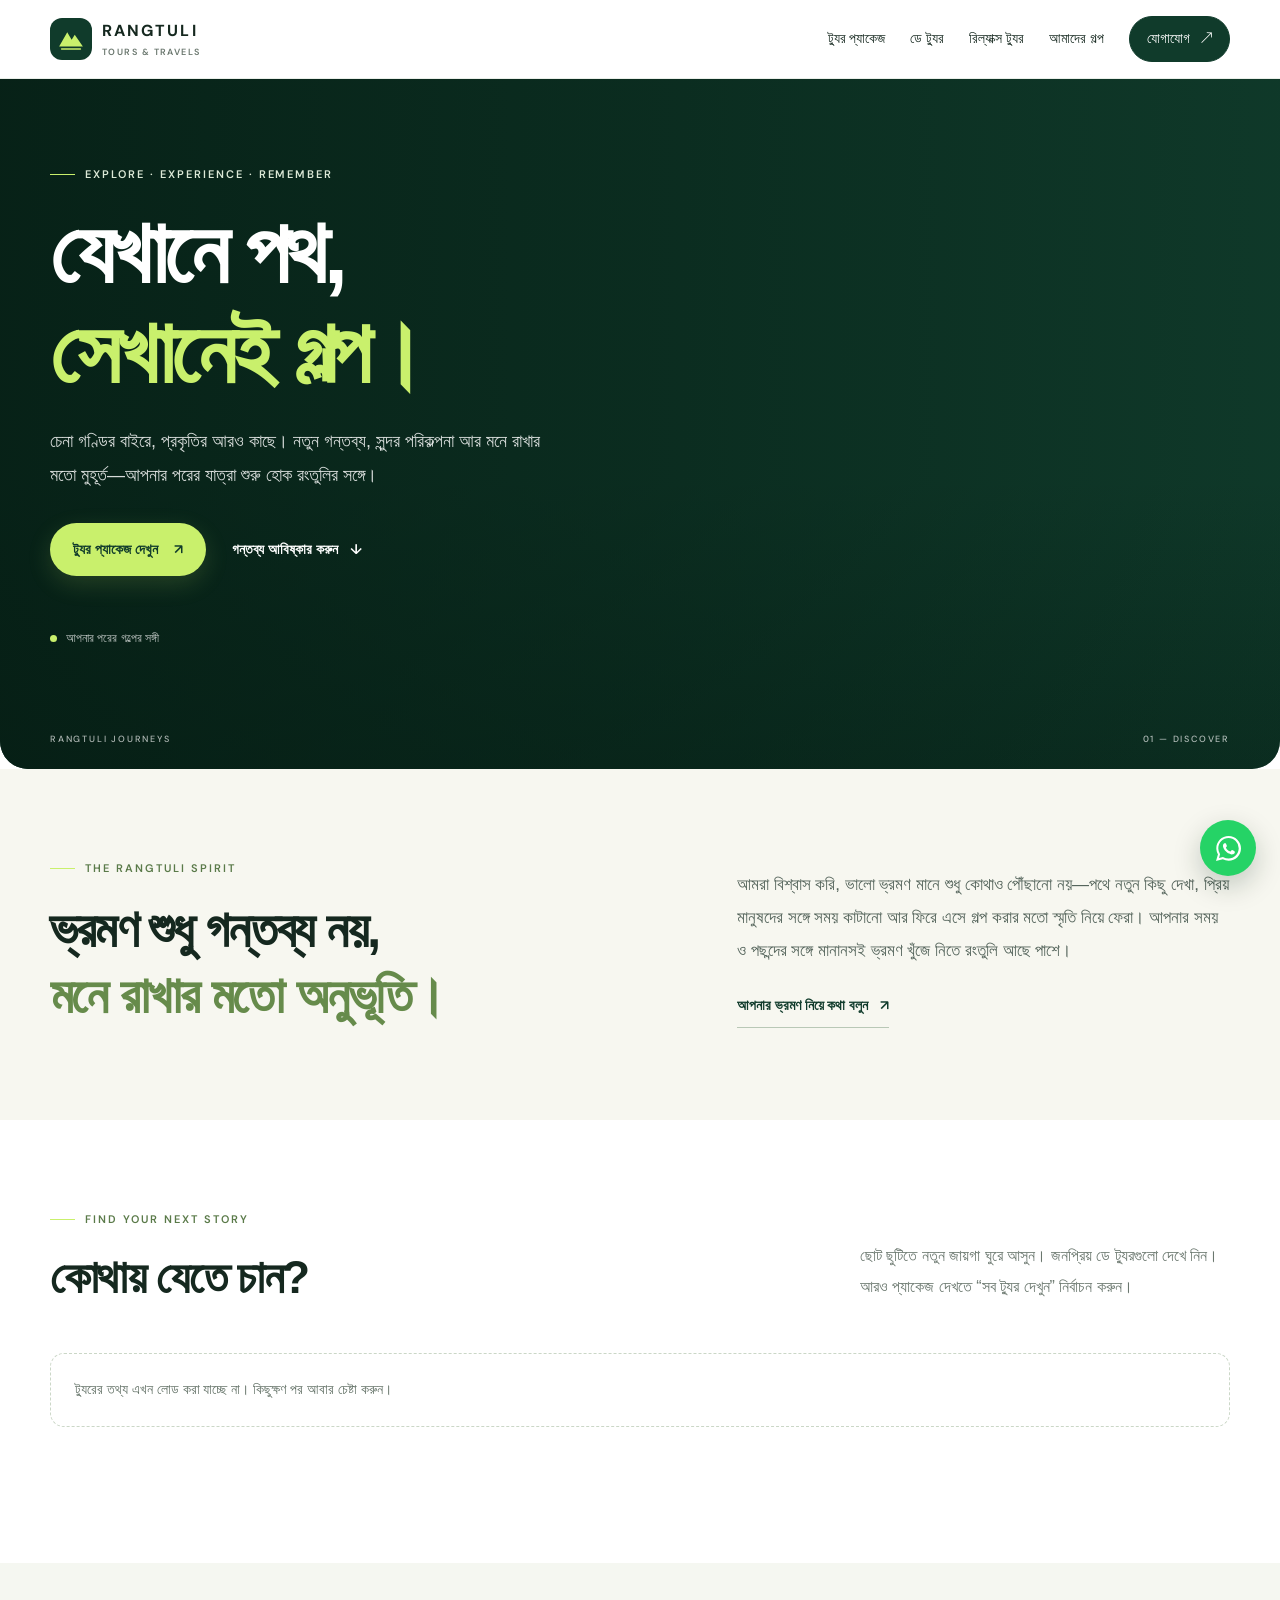
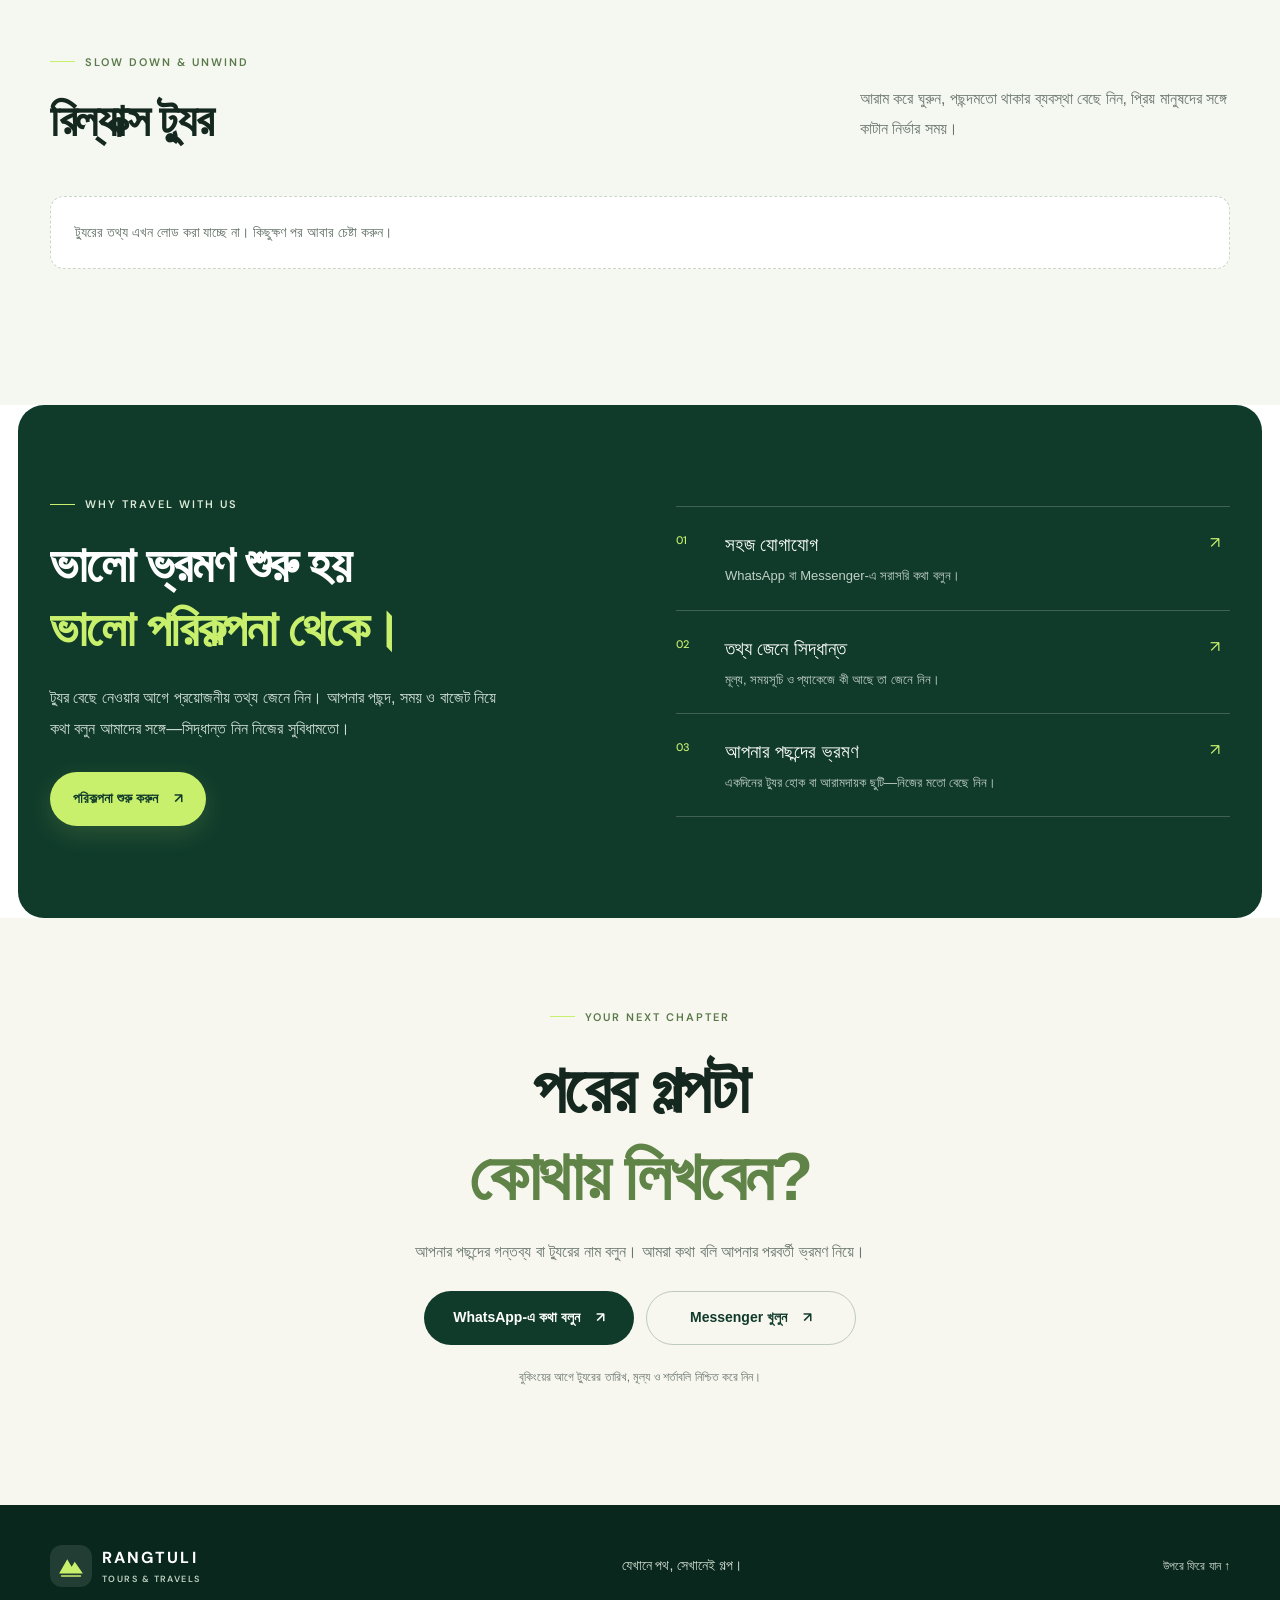
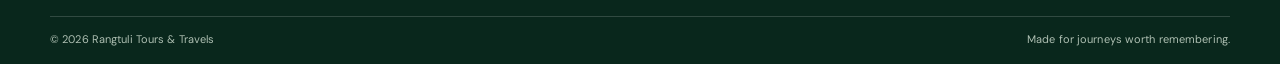
==== commit f2f7b123: "shuffle all spot remove kothay jabo section" ====
--- a/index.html
+++ b/index.html
@@ -53,6 +53,13 @@
     .content-note{background:#f7f8f4;border:1px solid var(--line);padding:12px 15px;border-radius:10px;line-height:1.7}
     .live-tours{background:#fff}
     .live-tours-soft{background:#f5f7f1}
+
+    .tour-more-wrap{display:flex;justify-content:center;margin-top:30px}
+    .tour-more-button{cursor:pointer;background:#fff;border-color:#cbd7c7;color:var(--forest)}
+    .tour-more-button:hover{background:#edf4e5}
+    .live-tour-card.is-hidden-by-more{display:none}
+    .tour-error{border-style:solid;border-color:#ead8bd;background:#fffaf2;color:#795b2b}
+    [hidden]{display:none!important}
     .live-tour-grid{gap:18px}
     .live-tour-card{border:1px solid #e5eae2;border-radius:16px;box-shadow:0 8px 28px rgba(17,48,31,.035);transition:transform .2s,box-shadow .2s}
     .live-tour-card:hover{transform:translateY(-4px);box-shadow:0 16px 36px rgba(17,48,31,.09)}
@@ -110,7 +117,7 @@
       </a>
       <button class="menu-toggle" aria-label="মেনু খুলুন" aria-expanded="false" aria-controls="primary-nav"><span></span><span></span></button>
       <nav class="primary-nav" id="primary-nav" aria-label="প্রধান নেভিগেশন">
-        <a href="#destinations">গন্তব্য</a>
+        <a href="#day-tours">ট্যুর প্যাকেজ</a>
         <a href="#day-tours">ডে ট্যুর</a>
         <a href="#relax-tours">রিল্যাক্স ট্যুর</a>
         <a href="#story">আমাদের গল্প</a>
@@ -149,51 +156,16 @@
       </div>
     </section>
 
-    <section class="destinations section-pad" id="destinations">
+    <section class="live-tours section-pad" id="day-tours">
       <div class="container">
         <div class="section-heading">
           <div><p class="eyebrow"><span></span> FIND YOUR NEXT STORY</p><h2>কোথায় যেতে চান?</h2></div>
-          <p>মেঘে ঢাকা পাহাড় থেকে নীল সমুদ্র—আপনার মুড অনুযায়ী বেছে নিন পরের গন্তব্য। ট্যুর সম্পর্কে জানতে যেকোনো কার্ডে ক্লিক করুন।</p>
-        </div>
-        <div class="destination-grid" id="destination-grid">
-          <article class="destination-card card-tall">
-            <img src="https://images.unsplash.com/photo-1464822759023-fed622ff2c3b?auto=format&fit=crop&w=1000&q=85" alt="মেঘে ঘেরা পাহাড়ি গন্তব্য" loading="lazy">
-            <div class="card-overlay"></div><div class="card-content"><span class="card-number">01 / HILLS</span><h3>সাজেক</h3><p>মেঘের কাছাকাছি কয়েকটি দিন</p><a href="#contact" class="book-link" data-tour="সাজেক">ট্যুর সম্পর্কে জানুন <span>↗</span></a></div>
-          </article>
-          <article class="destination-card">
-            <img src="https://images.unsplash.com/photo-1518837695005-2083093ee35b?auto=format&fit=crop&w=900&q=85" alt="নীল সমুদ্রের ঢেউ" loading="lazy">
-            <div class="card-overlay"></div><div class="card-content"><span class="card-number">02 / SEA</span><h3>কক্সবাজার</h3><p>সমুদ্রের পাশে একটু অবসর</p><a href="#contact" class="book-link" data-tour="কক্সবাজার">ট্যুর সম্পর্কে জানুন <span>↗</span></a></div>
-          </article>
-          <article class="destination-card">
-            <img src="https://images.unsplash.com/photo-1501785888041-af3ef285b470?auto=format&fit=crop&w=900&q=85" alt="হ্রদ ও পাহাড়ের শান্ত প্রাকৃতিক দৃশ্য" loading="lazy">
-            <div class="card-overlay"></div><div class="card-content"><span class="card-number">03 / NATURE</span><h3>নীলাদ্রি লেক</h3><p>সবুজ পাহাড় আর নীল জলের টান</p><a href="#contact" class="book-link" data-tour="নীলাদ্রি লেক">ট্যুর সম্পর্কে জানুন <span>↗</span></a></div>
-          </article>
-          <article class="destination-card">
-            <img src="https://images.unsplash.com/photo-1470770841072-f978cf4d019e?auto=format&fit=crop&w=900&q=85" alt="প্রকৃতির মাঝে শান্ত জলরাশি" loading="lazy">
-            <div class="card-overlay"></div><div class="card-content"><span class="card-number">04 / WATERFALL</span><h3>রূপসী ঝরনা</h3><p>প্রকৃতির কাছে ফিরে যাওয়া</p><a href="#contact" class="book-link" data-tour="রূপসী ঝরনা">ট্যুর সম্পর্কে জানুন <span>↗</span></a></div>
-          </article>
-          <article class="destination-card">
-            <img src="https://images.unsplash.com/photo-1500530855697-b586d89ba3ee?auto=format&fit=crop&w=900&q=85" alt="খোলা প্রকৃতি ও পাহাড়ের দৃশ্য" loading="lazy">
-            <div class="card-overlay"></div><div class="card-content"><span class="card-number">05 / ADVENTURE</span><h3>চন্দ্রনাথ</h3><p>পথের সঙ্গে একটু অ্যাডভেঞ্চার</p><a href="#contact" class="book-link" data-tour="চন্দ্রনাথ">ট্যুর সম্পর্কে জানুন <span>↗</span></a></div>
-          </article>
-          <article class="destination-card">
-            <img src="https://images.unsplash.com/photo-1507525428034-b723cf961d3e?auto=format&fit=crop&w=900&q=85" alt="সৈকতের বালু ও নীল সমুদ্র" loading="lazy">
-            <div class="card-overlay"></div><div class="card-content"><span class="card-number">06 / COAST</span><h3>গুলিয়াখালী</h3><p>সবুজ আর সমুদ্রের অনন্য মেলবন্ধন</p><a href="#contact" class="book-link" data-tour="গুলিয়াখালী">ট্যুর সম্পর্কে জানুন <span>↗</span></a></div>
-          </article>
-        </div>
-        <p class="content-note">ছবিগুলো আপাতত প্রিভিউয়ের জন্য ব্যবহৃত। প্রকাশের আগে সম্ভব হলে রংতুলির নিজস্ব ভ্রমণের ছবি ব্যবহার করুন। ট্যুরের বর্তমান মূল্য ও তারিখ জানতে প্যাকেজ সেকশন দেখুন বা সরাসরি যোগাযোগ করুন।</p>
-      </div>
-    </section>
-
-    <section class="live-tours section-pad" id="day-tours">
-      <div class="container">
-        <div class="section-heading">
-          <div><p class="eyebrow"><span></span> ONE DAY, MANY MEMORIES</p><h2>ডে ট্যুর</h2></div>
-          <p>ছোট ছুটিতে নতুন জায়গা ঘুরে আসুন। প্যাকেজের মূল্য, সময়সূচি ও বিস্তারিত দেখে পছন্দের ট্যুর বেছে নিন।</p>
+          <p>ছোট ছুটিতে নতুন জায়গা ঘুরে আসুন। জনপ্রিয় ডে ট্যুরগুলো দেখে নিন। আরও প্যাকেজ দেখতে “সব ট্যুর দেখুন” নির্বাচন করুন।</p>
         </div>
         <div class="live-tour-grid" id="day-tour-grid" aria-live="polite">
           <p class="tour-loading">ডে ট্যুরের তথ্য লোড হচ্ছে…</p>
         </div>
+        <div class="tour-more-wrap"><button class="button button-outline tour-more-button" id="day-tour-more" type="button" hidden>সব ডে ট্যুর দেখুন <span aria-hidden="true">↓</span></button></div>
       </div>
     </section>
 
@@ -206,6 +178,7 @@
         <div class="live-tour-grid" id="relax-tour-grid" aria-live="polite">
           <p class="tour-loading">রিল্যাক্স ট্যুরের তথ্য লোড হচ্ছে…</p>
         </div>
+        <div class="tour-more-wrap"><button class="button button-outline tour-more-button" id="relax-tour-more" type="button" hidden>সব রিল্যাক্স ট্যুর দেখুন <span aria-hidden="true">↓</span></button></div>
       </div>
     </section>
 
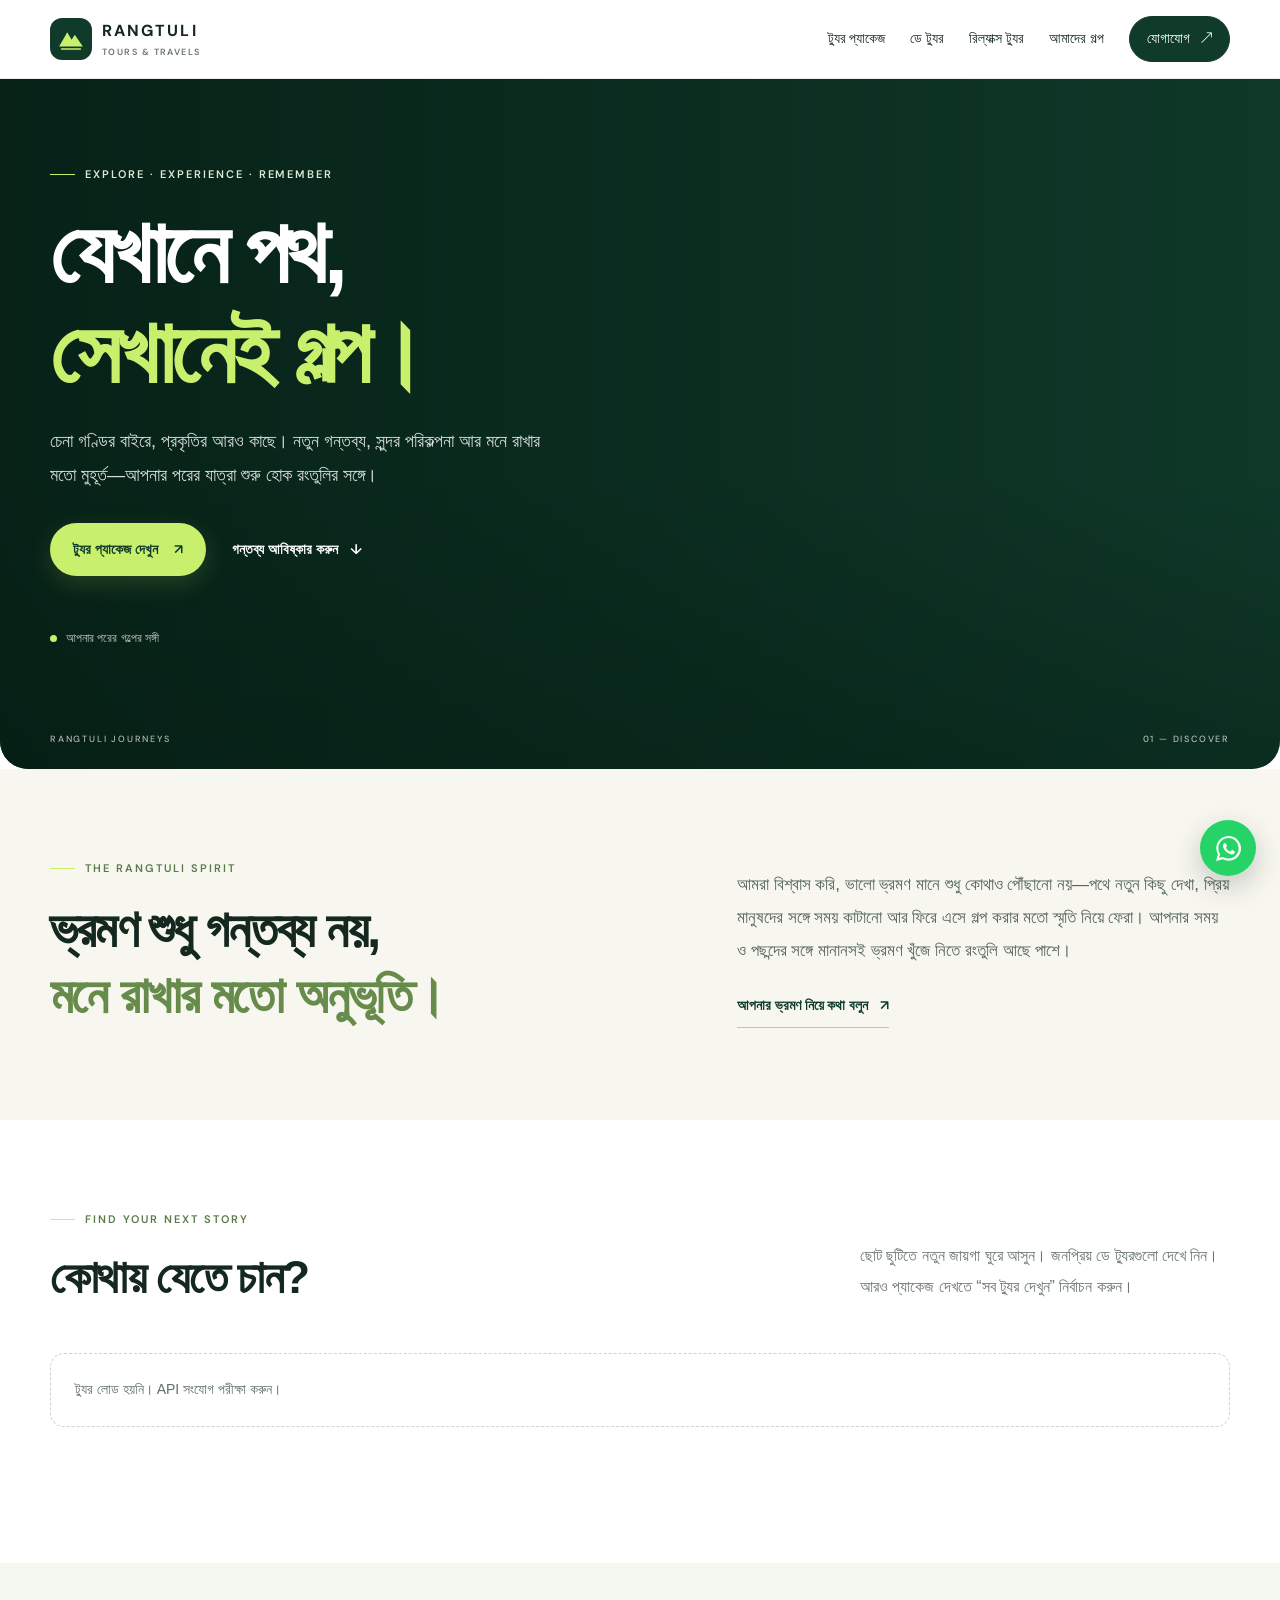
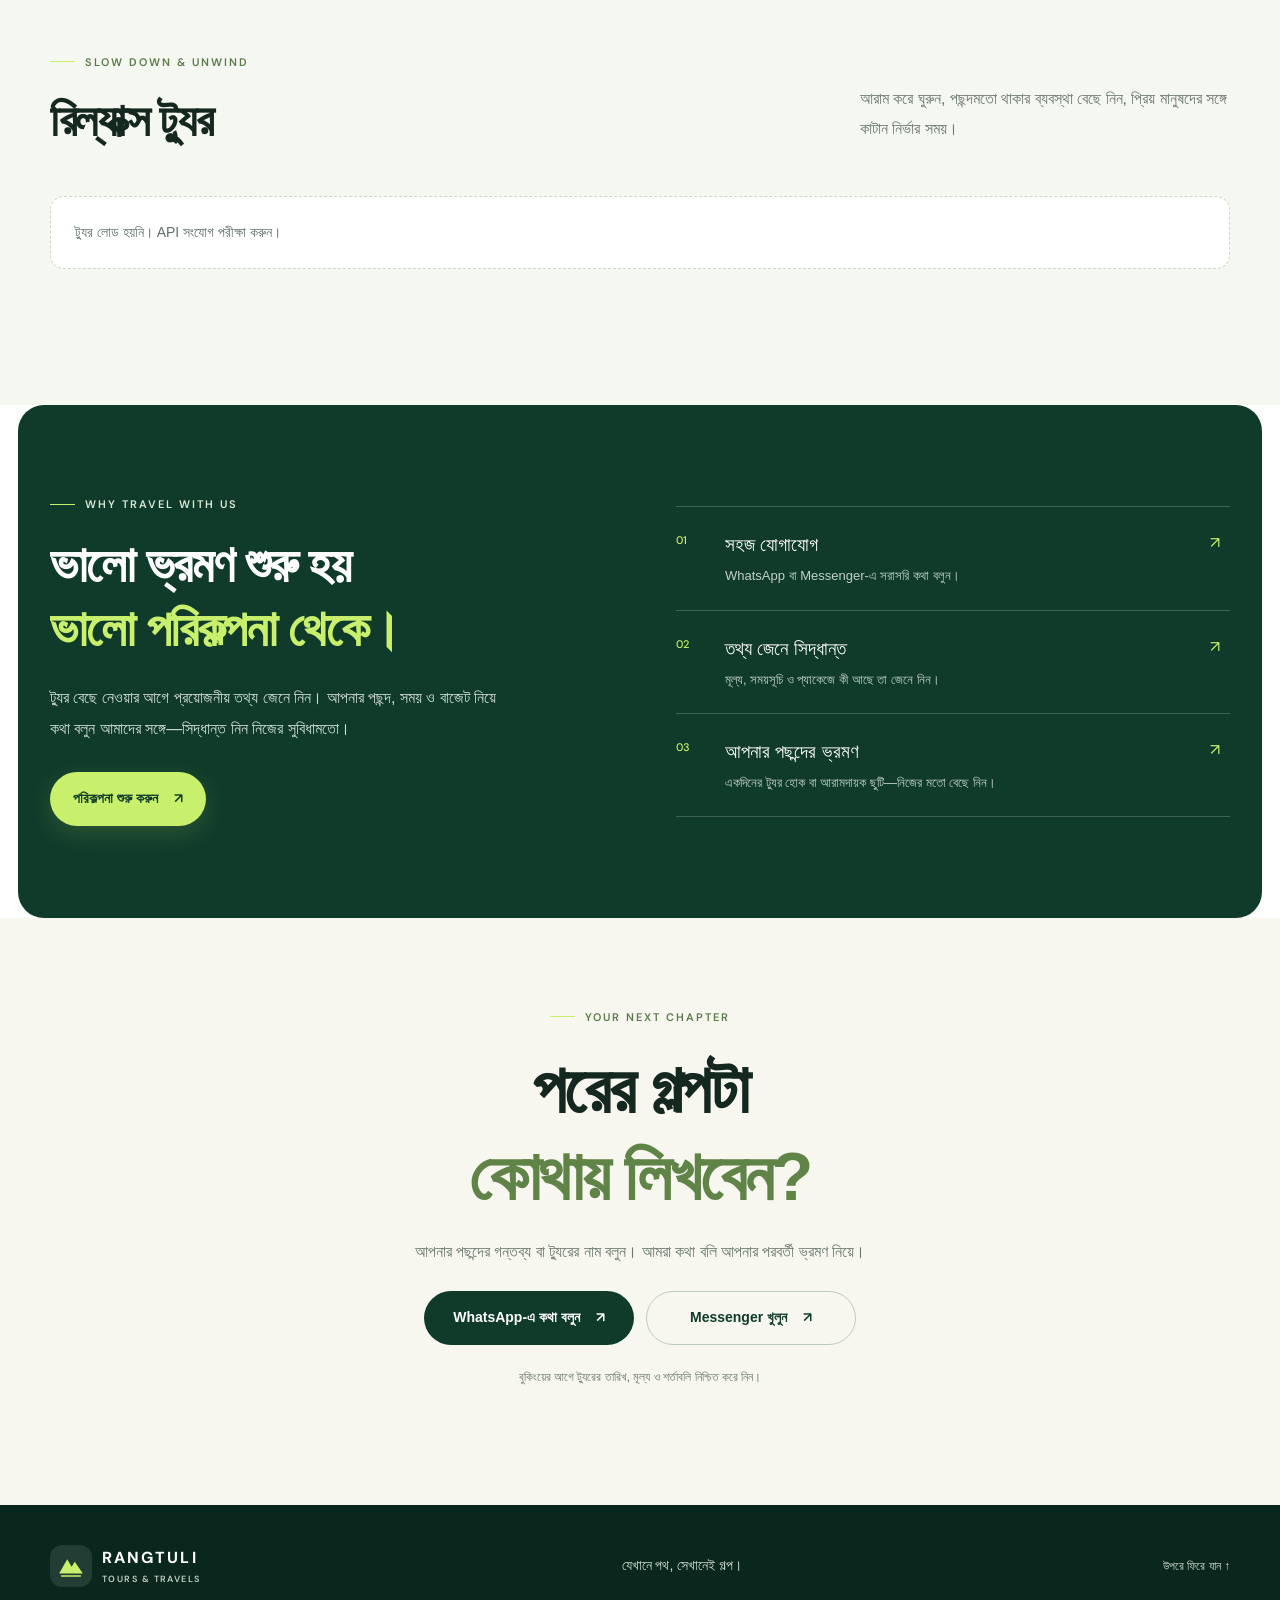
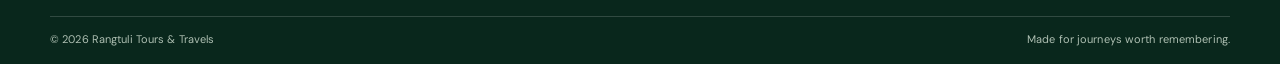
==== commit b164c7a9: "Favicon index.html" ====
--- a/index.html
+++ b/index.html
@@ -1,6 +1,12 @@
 <!doctype html>
 <html lang="bn">
 <head>
+
+  <link rel="icon" type="image/png" sizes="32x32" href="/favicon.png">
+  <link rel="icon" type="image/png" sizes="192x192" href="/favicon-192.png">
+  <link rel="icon" type="image/png" sizes="512x512" href="/favicon-512.png">
+  <link rel="apple-touch-icon" sizes="180x180" href="/apple-touch-icon.png">
+  
   <meta charset="utf-8">
   <meta name="viewport" content="width=device-width, initial-scale=1">
   <meta name="theme-color" content="#103b2b">
--- a/css/live-tours.css
+++ b/css/live-tours.css
@@ -1,20 +1,33 @@
-/* Rangtuli dynamic tour listings: loaded from the Cloudflare Worker API */
-.live-tours { background: var(--paper, #fff); }
-.live-tours-soft { background: #f5f6ef; }
-.live-tour-grid { display: grid; grid-template-columns: repeat(3, minmax(0, 1fr)); gap: 22px; }
-.live-tour-card { overflow: hidden; background: #fff; border: 1px solid var(--line); border-radius: 6px; display: flex; flex-direction: column; min-width: 0; }
-.live-tour-image { height: 210px; background: linear-gradient(135deg, #123b2b, #6f9c4b); overflow: hidden; display: flex; align-items: center; justify-content: center; }
-.live-tour-image img { width: 100%; height: 100%; object-fit: cover; display: block; }
-.live-tour-image-empty { color: rgba(255,255,255,.82); font-size: 11px; letter-spacing: .2em; }
-.live-tour-body { padding: 22px; display: flex; flex-direction: column; align-items: flex-start; flex: 1; }
-.live-tour-tag { font-size: 11px; font-weight: 700; color: #365e35; background: #edf4e5; border-radius: 20px; padding: 6px 10px; margin-bottom: 12px; }
-.live-tour-body h3 { font-size: 23px; line-height: 1.3; margin: 0 0 8px; color: var(--forest, #123b2b); }
-.live-tour-destination { font-size: 13px; color: #5f6d60; margin: 0 0 10px; }
-.live-tour-description { font-size: 14px; line-height: 1.75; color: #59645b; margin: 0 0 15px; }
-.live-tour-meta { display: flex; flex-wrap: wrap; gap: 7px; margin: 0 0 14px; }
-.live-tour-meta span { font-size: 11px; border: 1px solid var(--line); padding: 6px 8px; border-radius: 3px; color: #536154; }
-.live-tour-price { font-size: 16px; font-weight: 700; color: #244f31; margin: 0 0 18px; white-space: pre-line; }
-.live-tour-book { margin-top: auto; font-size: 13px; padding: 12px 16px; }
-.tour-loading { grid-column: 1 / -1; color: #657065; font-size: 14px; padding: 20px 0; }
-@media (max-width: 850px) { .live-tour-grid { grid-template-columns: repeat(2, minmax(0, 1fr)); } }
-@media (max-width: 520px) { .live-tour-grid { grid-template-columns: 1fr; } .live-tour-image { height: 200px; } .live-tour-body { padding: 19px; } }
+/* Photo overlay tour cards with clean first-face content and formatted expanded details */
+.live-tour-grid{display:grid;grid-template-columns:repeat(3,minmax(0,1fr));gap:18px;align-items:start}
+.live-tour-card.live-tour-photo-card{position:relative;isolation:isolate;overflow:hidden;min-width:0;height:370px;min-height:370px;border:0;border-radius:15px;background:#103b2b;box-shadow:none;display:block;transition:transform .25s,box-shadow .25s}
+.live-tour-card.live-tour-photo-card:hover{transform:translateY(-3px);box-shadow:0 14px 30px rgba(6,32,21,.16)}
+.live-tour-card.is-hidden-by-more{display:none}
+.live-tour-photo-card .live-tour-image{position:absolute;inset:0;width:100%;height:100%;background:linear-gradient(135deg,#103b2b,#7fa54a);overflow:hidden}
+.live-tour-photo-card .live-tour-image img{width:100%;height:100%;object-fit:cover;display:block;transition:transform .6s}
+.live-tour-photo-card:hover .live-tour-image img{transform:scale(1.035)}
+.live-tour-image-empty{display:flex;align-items:center;justify-content:center;color:rgba(255,255,255,.45);font-size:11px;letter-spacing:.2em}
+.live-tour-image-shade{position:absolute;inset:0;background:linear-gradient(180deg,rgba(3,22,15,.02) 20%,rgba(3,22,15,.20) 48%,rgba(3,22,15,.90) 100%);pointer-events:none}
+.live-tour-photo-content{position:absolute;z-index:1;left:22px;right:22px;bottom:21px;color:#fff;display:flex;flex-direction:column;align-items:flex-start}
+.live-tour-photo-kicker{font-family:Arial,sans-serif;font-size:10px;font-weight:700;letter-spacing:.17em;color:#d1f67a;margin-bottom:10px;text-transform:uppercase}
+.live-tour-photo-card .live-tour-title{font-size:29px;line-height:1.3;font-weight:700;color:#fff;margin:0 0 7px;text-shadow:0 2px 12px rgba(0,0,0,.25)}
+.live-tour-photo-card .live-tour-price{font-size:13px;line-height:1.6;font-weight:700;color:#e0f5b4;white-space:normal;margin:0 0 12px}
+.live-tour-details{display:flex;align-items:center;justify-content:space-between;gap:18px;width:auto;min-width:120px;padding:0 0 7px;border:0;border-bottom:1px solid rgba(255,255,255,.65);border-radius:0;background:transparent;color:#fff;font-size:12px;font-weight:700;cursor:pointer;text-align:left}
+.live-tour-details:hover{color:#d1f67a;border-bottom-color:#d1f67a;background:transparent}
+.live-tour-details .detail-arrow{color:#d1f67a;font-size:15px;line-height:1}
+.tour-expanded-details{position:absolute;z-index:5;inset:0;overflow-y:auto;background:#fff;color:#20372a;padding:22px;border-radius:15px;box-shadow:0 12px 35px rgba(0,0,0,.22)}
+.tour-expanded-title{font-size:22px;color:#103b2b;line-height:1.35;margin:0 0 12px}
+.tour-inline-detail-item{padding:11px 0;border-bottom:1px solid #e9eee6}
+.tour-inline-detail-item h4{font-size:13px;color:#103b2b;margin:0 0 6px}
+.tour-inline-detail-copy{font-size:13px;line-height:1.75;color:#4d5d51;overflow-wrap:anywhere}
+.tour-text-line{display:block}
+.tour-expanded-actions{display:grid;grid-template-columns:1fr 1fr;gap:8px;margin-top:16px}
+.tour-expanded-actions a{display:flex;align-items:center;justify-content:center;text-decoration:none;text-align:center;font-size:12px;line-height:1.35;font-weight:700;padding:11px 8px;border-radius:999px}
+.tour-detail-wa{background:#103b2b;color:#fff}
+.tour-detail-messenger{background:#fff;color:#103b2b;border:1px solid #cbd7c7}
+.tour-more-wrap{display:flex;justify-content:center;margin-top:28px}
+.tour-more-button{cursor:pointer;background:#fff;border:1px solid #cbd7c7;color:#103b2b}
+.tour-loading{grid-column:1/-1;color:#657065;font-size:14px;padding:20px 0}
+.tour-error{border:1px solid #ead8bd;background:#fffaf2;color:#795b2b;padding:18px;border-radius:12px}
+@media(max-width:850px){.live-tour-grid{grid-template-columns:repeat(2,minmax(0,1fr));gap:14px}.live-tour-card.live-tour-photo-card{height:340px;min-height:340px}.live-tour-photo-content{left:17px;right:17px;bottom:17px}.live-tour-photo-card .live-tour-title{font-size:25px}}
+@media(max-width:520px){.live-tour-grid{grid-template-columns:repeat(2,minmax(0,1fr));gap:10px}.live-tour-card.live-tour-photo-card{height:290px;min-height:290px;border-radius:12px}.live-tour-photo-content{left:12px;right:12px;bottom:13px}.live-tour-photo-kicker{font-size:8px;letter-spacing:.1em;margin-bottom:7px}.live-tour-photo-card .live-tour-title{font-size:19px;line-height:1.3}.live-tour-photo-card .live-tour-price{font-size:11px;margin-bottom:8px}.live-tour-details{font-size:11px;min-width:0;gap:10px;padding-bottom:5px}.tour-expanded-details{padding:15px;border-radius:12px}.tour-expanded-title{font-size:18px}.tour-inline-detail-item{padding:9px 0}.tour-inline-detail-copy{font-size:12px}.tour-expanded-actions{grid-template-columns:1fr;gap:7px}.tour-expanded-actions a{font-size:11px;padding:10px 7px}}
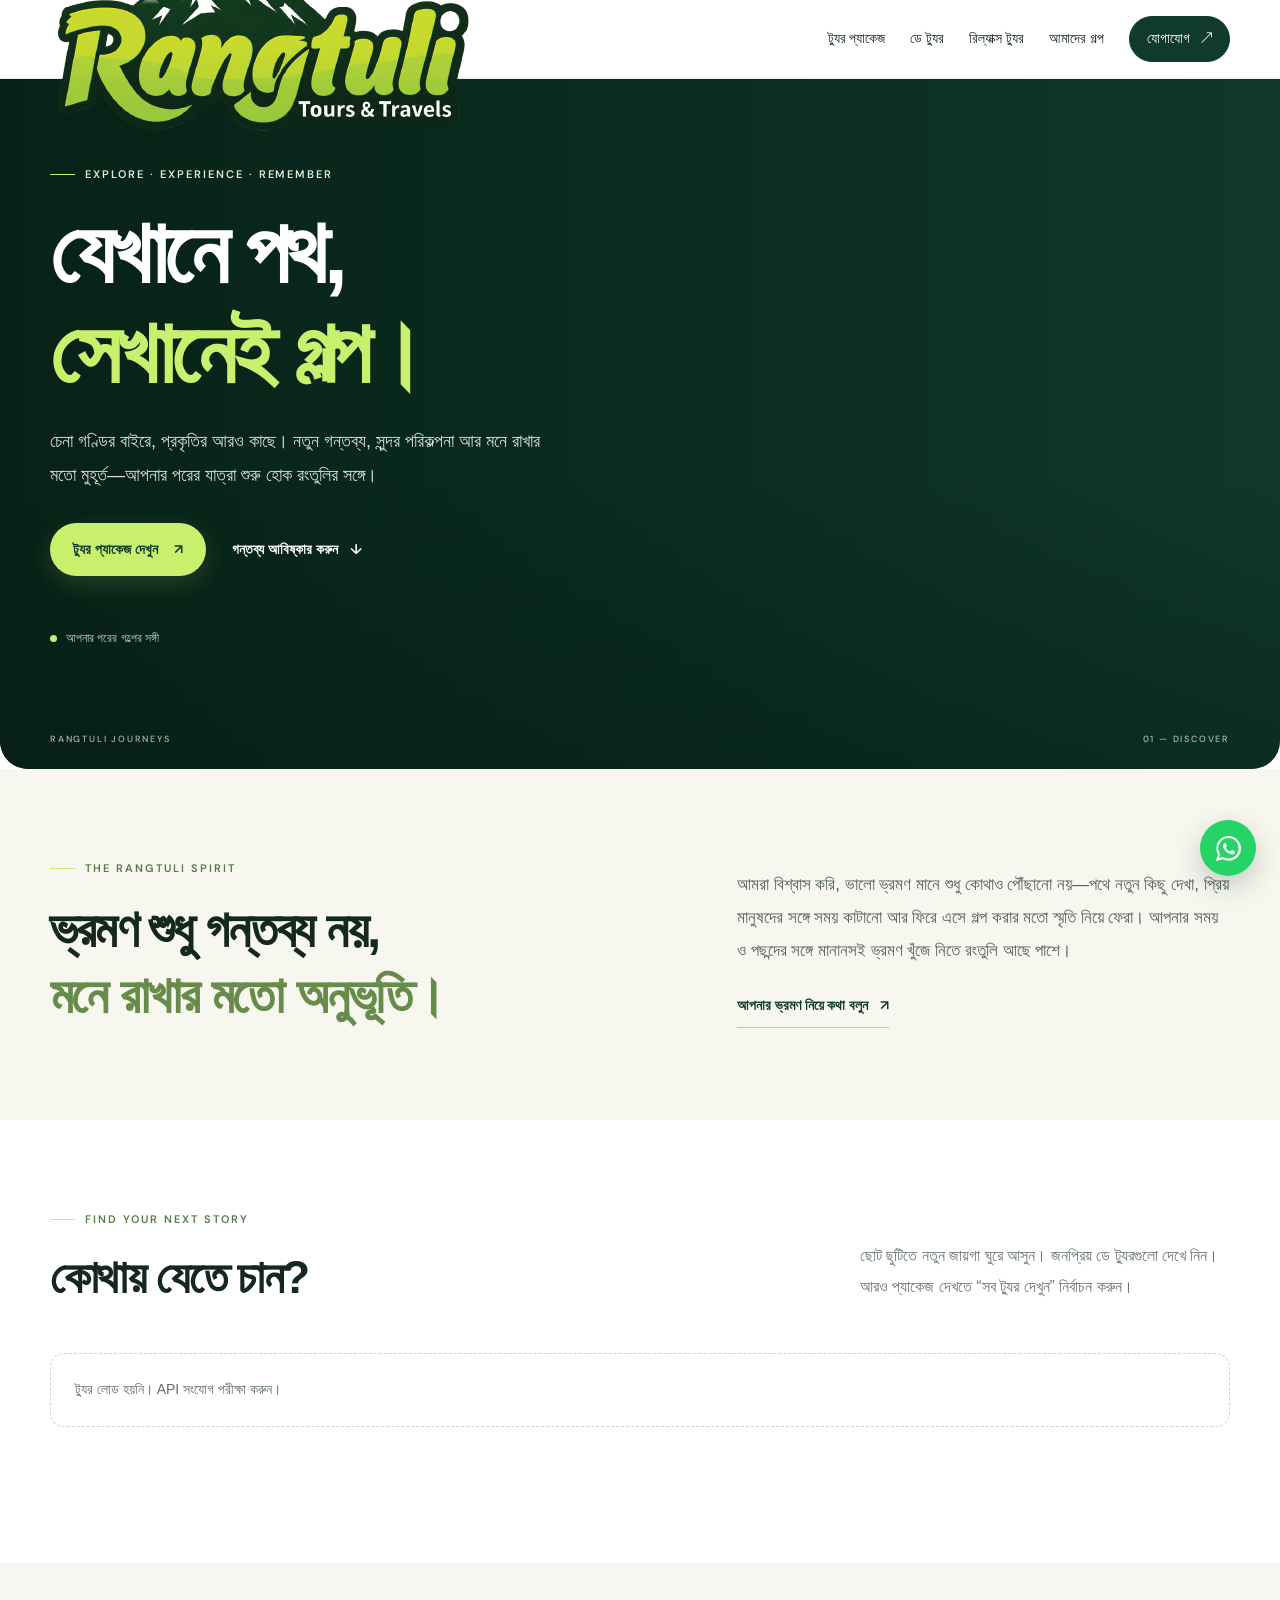
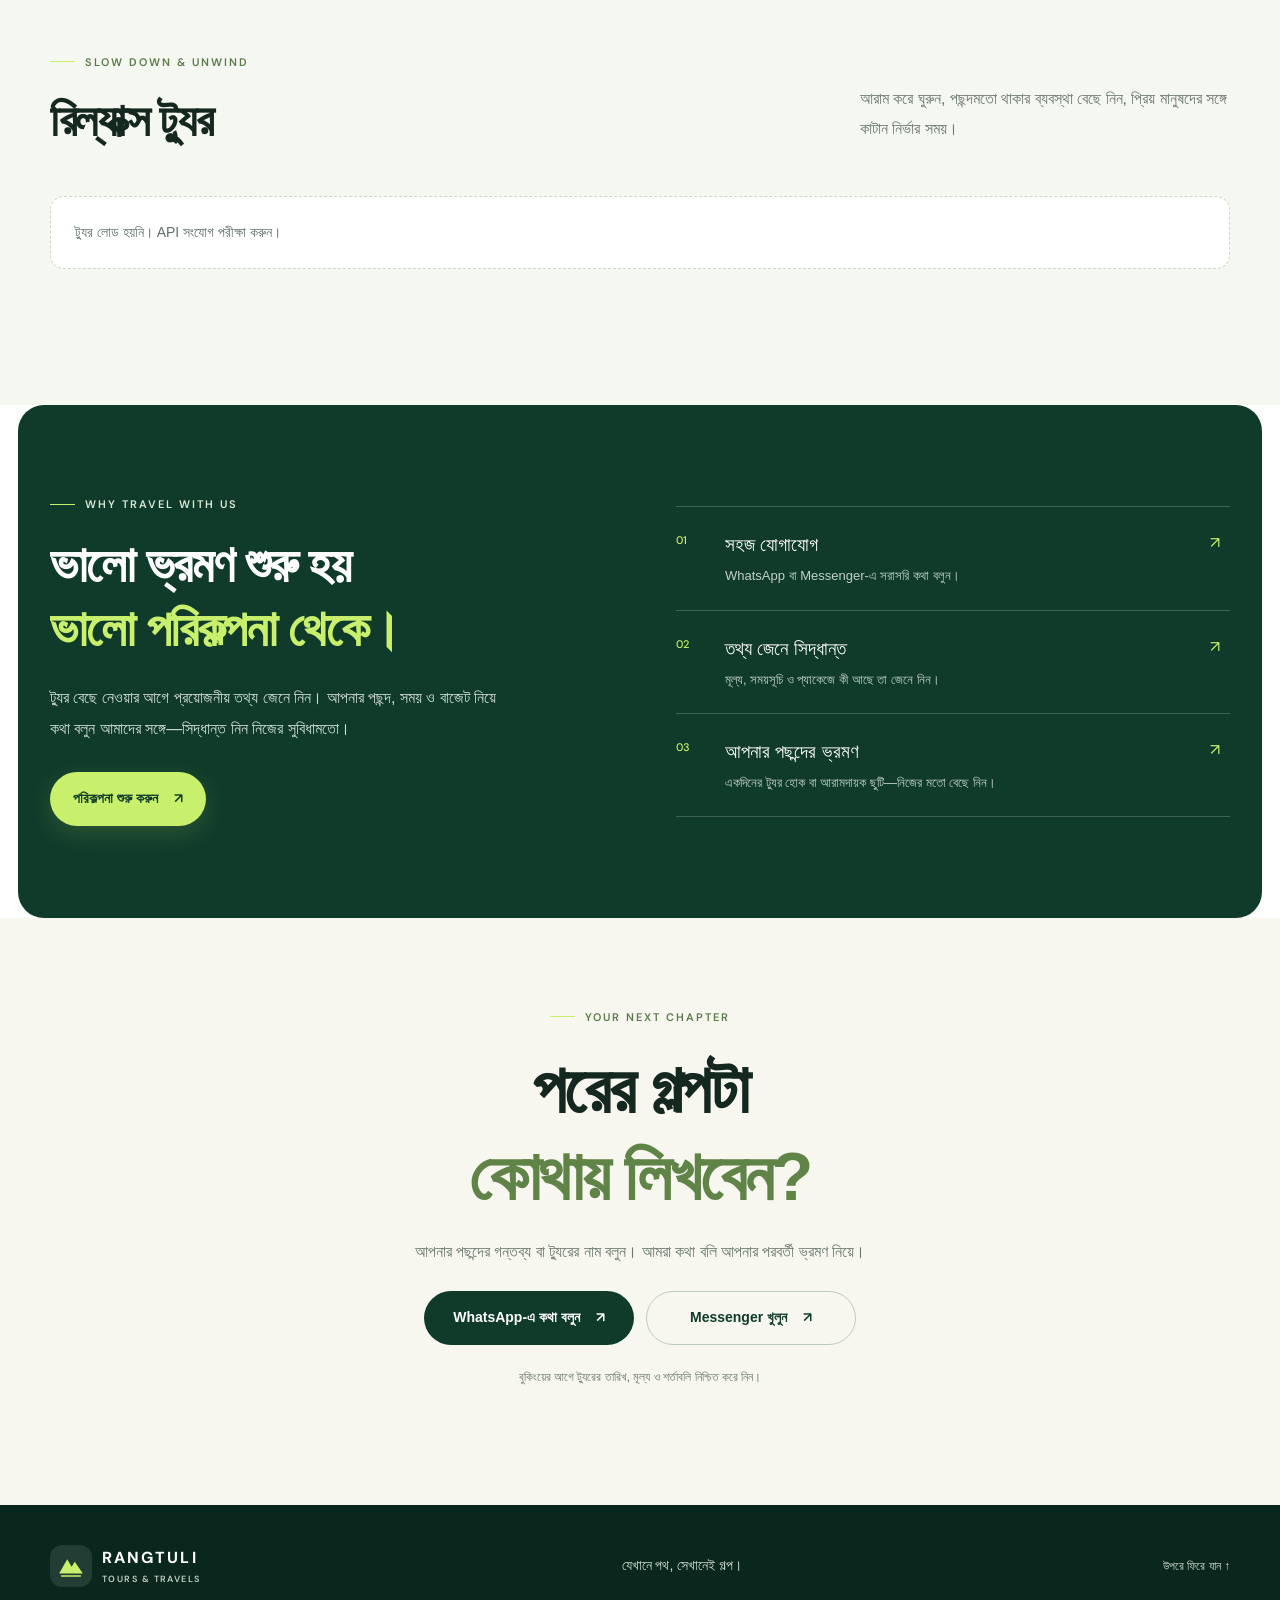
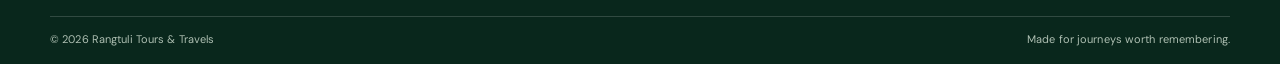
==== commit 0d819b71: "logo header update ndex.html" ====
--- a/index.html
+++ b/index.html
@@ -118,8 +118,11 @@
   <header class="site-header" id="top">
     <div class="container nav-wrap">
       <a class="brand" href="#top" aria-label="Rangtuli Tours & Travels home">
-        <span class="brand-mark" aria-hidden="true"><svg viewBox="0 0 48 48"><path d="M5 36 18 13l7 12 5-8 13 19H5Z"/><path d="M9 40h30" class="mark-line"/></svg></span>
-        <span class="brand-copy"><strong>RANGTULI</strong><small>TOURS &amp; TRAVELS</small></span>
+        <img
+          src="/rangtuli-logo.png"
+          alt="Rangtuli Tours & Travels"
+          class="brand-logo"
+        >
       </a>
       <button class="menu-toggle" aria-label="মেনু খুলুন" aria-expanded="false" aria-controls="primary-nav"><span></span><span></span></button>
       <nav class="primary-nav" id="primary-nav" aria-label="প্রধান নেভিগেশন">
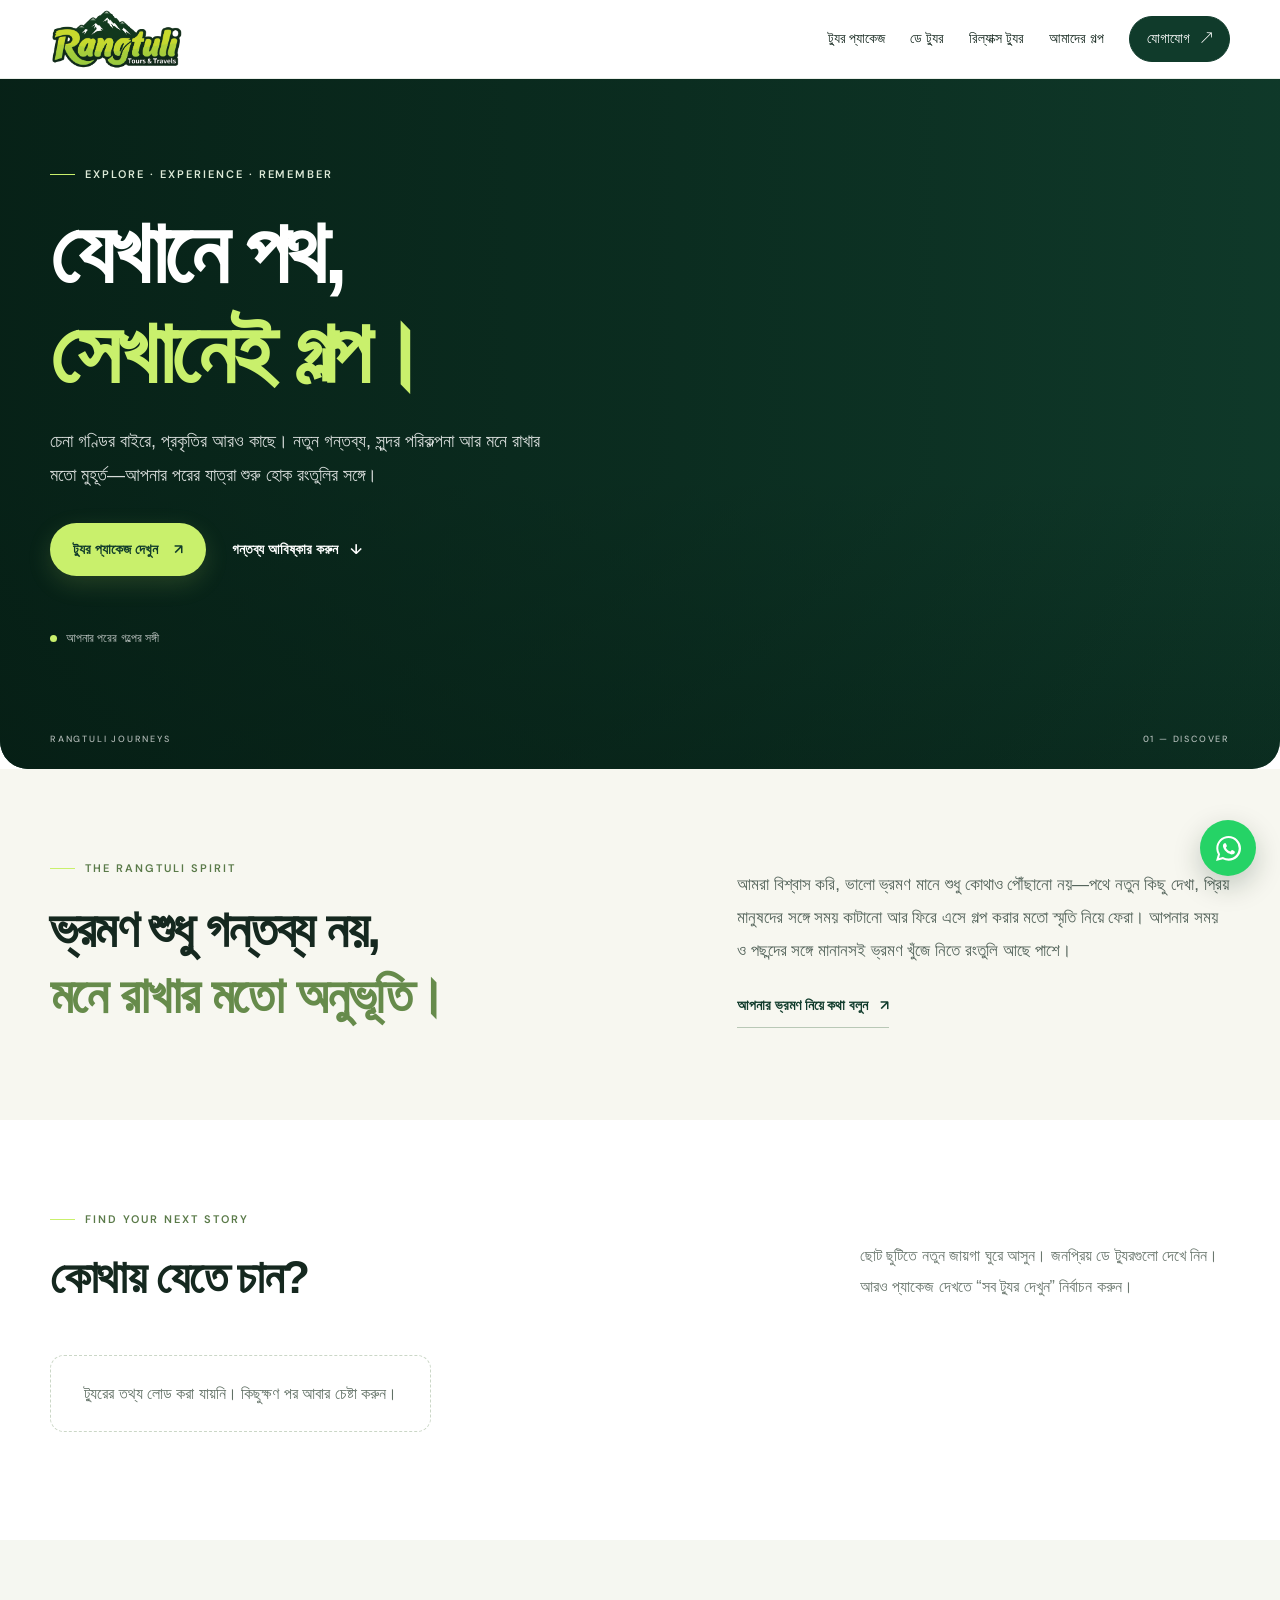
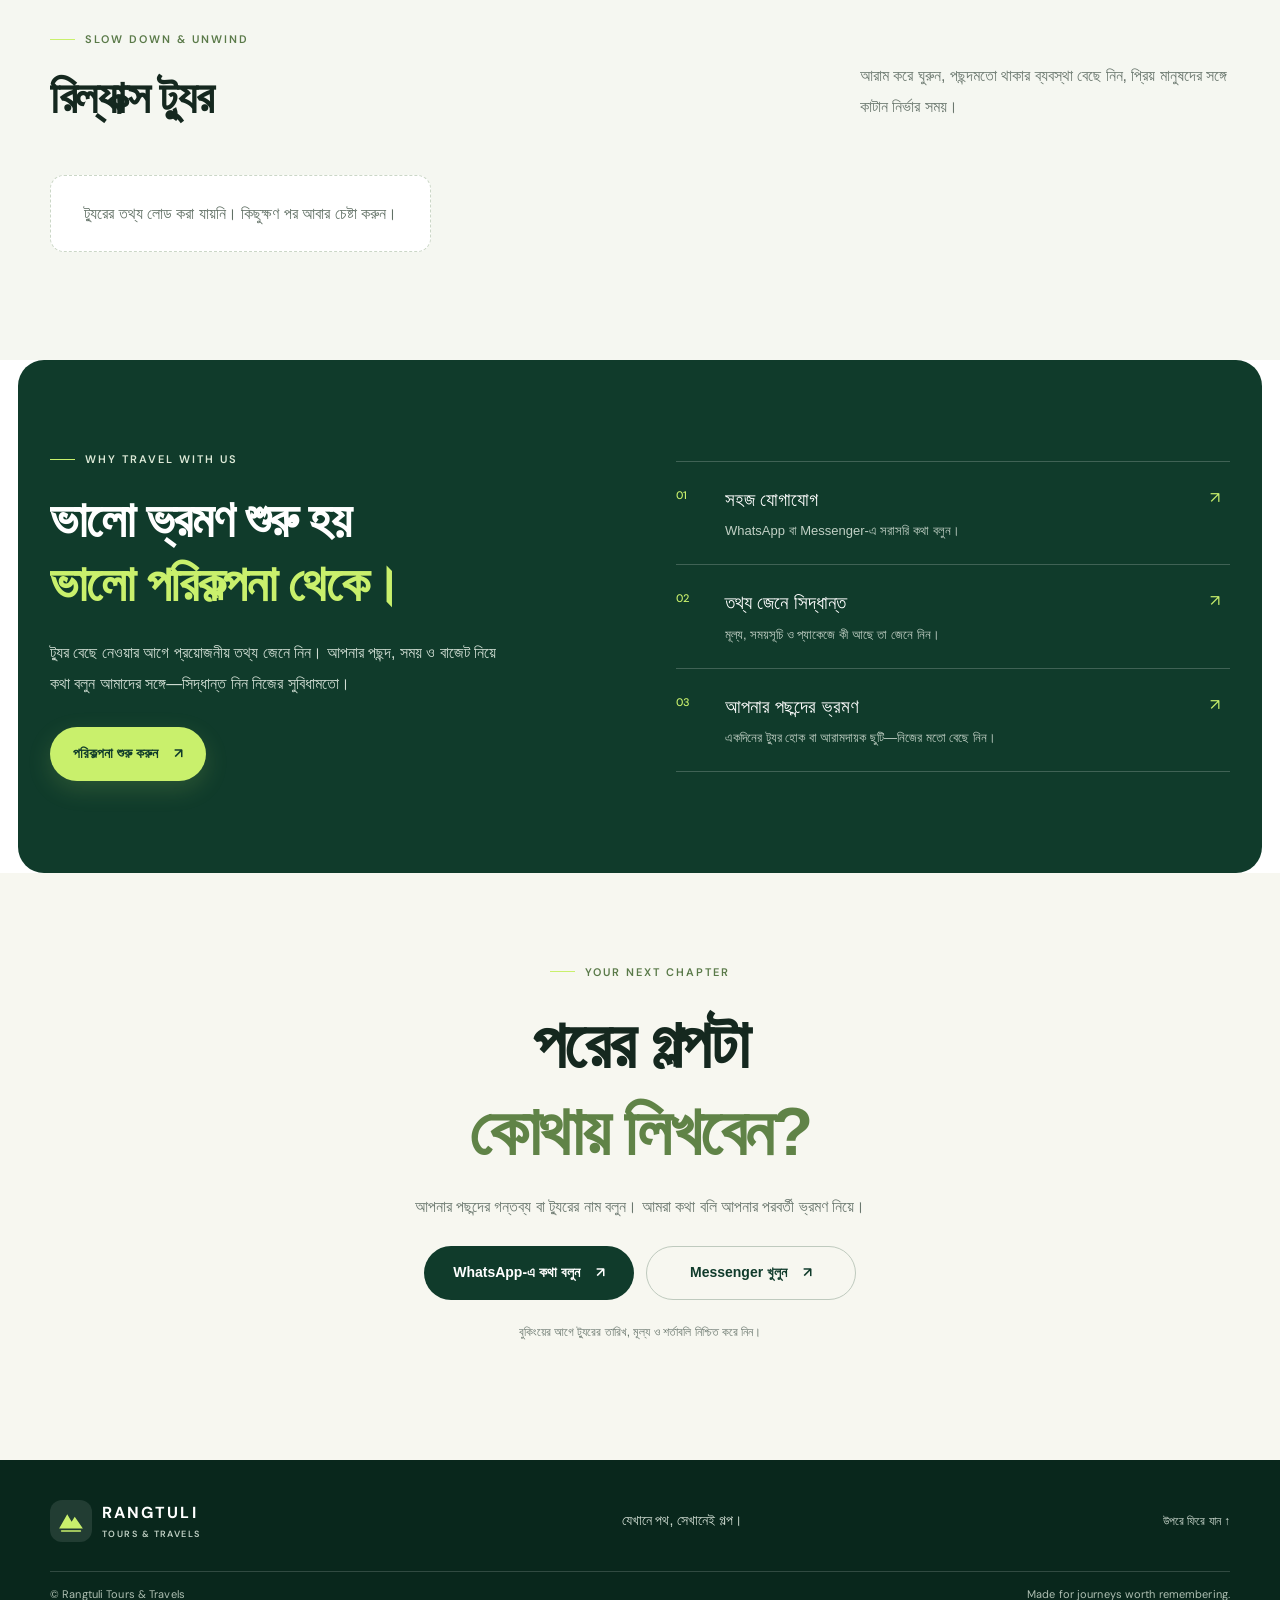
==== commit 3bbeb878: "Live tour update index.html" ====
--- a/index.html
+++ b/index.html
@@ -106,7 +106,7 @@
       .section-pad{padding:58px 0}
       .destination-grid{grid-template-columns:1fr}
       .destination-card,.destination-card.card-tall{min-height:340px}
-      .live-tour-grid{grid-template-columns:1fr}
+      .live-tour-grid{grid-template-columns:repeat(2,minmax(0,1fr))}
       .manifesto{margin:0 7px}
       .closing-actions .button{min-width:0}
       .floating-whatsapp{right:15px;bottom:15px;width:50px;height:50px}
--- a/css/style.css
+++ b/css/style.css
@@ -10,3 +10,18 @@
 @media(min-width:1400px){.hero{min-height:740px}}@media(max-width:850px){.container{width:min(var(--container),calc(100% - 36px))}.nav-wrap{height:72px}.menu-toggle{display:flex;width:42px;height:42px;align-items:center;justify-content:center;flex-direction:column;gap:6px;background:transparent;border:1px solid var(--line);border-radius:3px;cursor:pointer}.menu-toggle span{width:17px;height:1.5px;background:var(--forest);transition:transform .2s}.menu-toggle[aria-expanded=true] span:first-child{transform:translateY(3.75px) rotate(45deg)}.menu-toggle[aria-expanded=true] span:last-child{transform:translateY(-3.75px) rotate(-45deg)}.primary-nav{display:none;position:absolute;top:72px;left:0;right:0;padding:18px 24px 24px;background:white;border-bottom:1px solid var(--line);align-items:stretch;gap:0;box-shadow:0 18px 30px rgba(20,40,28,.08)}.primary-nav.open{display:flex;flex-direction:column}.primary-nav>a{padding:13px 0}.primary-nav .nav-cta{padding:12px 14px;margin-top:8px}.hero{min-height:640px}.hero-content{padding-top:50px;padding-bottom:90px}.hero h1{font-size:clamp(44px,9vw,68px)}.intro-grid,.manifesto-grid{grid-template-columns:1fr;gap:30px}.section-pad{padding:76px 0}.intro-copy{max-width:650px}.section-heading{align-items:start;flex-direction:column;gap:14px}.section-heading>p{max-width:560px}.destination-grid{grid-template-columns:repeat(2,minmax(0,1fr))}.destination-card,.destination-card.card-tall{min-height:340px}.manifesto-grid{gap:42px}}
 @media(max-width:520px){.container{width:calc(100% - 32px)}.brand-mark{width:37px;height:37px}.brand-copy strong{font-size:14px}.brand-copy small{font-size:8px}.hero{min-height:630px}.hero-image{background-position:57% center}.hero-shade{background:linear-gradient(90deg,rgba(7,30,21,.82),rgba(7,30,21,.38)),linear-gradient(0deg,rgba(7,30,21,.42),transparent 50%)}.hero h1{font-size:43px}.hero-description{font-size:16px;max-width:360px}.hero-actions{align-items:flex-start;flex-direction:column;gap:18px}.hero-note{margin-top:42px}.hero-bottom{font-size:8px}.section-pad{padding:62px 0}.intro h2,.section-heading h2{font-size:34px}.destination-grid{grid-template-columns:1fr;gap:14px}.destination-card,.destination-card.card-tall{min-height:350px}.card-content{inset:auto 20px 20px}.manifesto h2{font-size:35px}.point{grid-template-columns:28px 1fr 16px;gap:10px}.closing h2{font-size:42px}.closing-actions{width:100%;flex-direction:column}.closing-actions .button{width:100%}.footer-top{align-items:flex-start;flex-wrap:wrap}.footer-top>p{width:100%;order:3;margin:0}.footer-bottom{flex-direction:column;gap:6px}.floating-whatsapp{right:15px;bottom:15px;width:48px;height:48px}}
 @media(prefers-reduced-motion:reduce){html{scroll-behavior:auto}*,*::before,*::after{transition:none!important;animation:none!important}}
+/* Rangtuli header logo */
+.brand-logo {
+  display: block;
+  width: 180px;
+  height: 60px;
+  object-fit: contain;
+  object-position: left center;
+}
+
+@media (max-width: 520px) {
+  .brand-logo {
+    width: 150px;
+    height: 52px;
+  }
+}
--- a/css/live-tours.css
+++ b/css/live-tours.css
@@ -1,33 +1,27 @@
-/* Photo overlay tour cards with clean first-face content and formatted expanded details */
-.live-tour-grid{display:grid;grid-template-columns:repeat(3,minmax(0,1fr));gap:18px;align-items:start}
-.live-tour-card.live-tour-photo-card{position:relative;isolation:isolate;overflow:hidden;min-width:0;height:370px;min-height:370px;border:0;border-radius:15px;background:#103b2b;box-shadow:none;display:block;transition:transform .25s,box-shadow .25s}
-.live-tour-card.live-tour-photo-card:hover{transform:translateY(-3px);box-shadow:0 14px 30px rgba(6,32,21,.16)}
-.live-tour-card.is-hidden-by-more{display:none}
-.live-tour-photo-card .live-tour-image{position:absolute;inset:0;width:100%;height:100%;background:linear-gradient(135deg,#103b2b,#7fa54a);overflow:hidden}
-.live-tour-photo-card .live-tour-image img{width:100%;height:100%;object-fit:cover;display:block;transition:transform .6s}
-.live-tour-photo-card:hover .live-tour-image img{transform:scale(1.035)}
-.live-tour-image-empty{display:flex;align-items:center;justify-content:center;color:rgba(255,255,255,.45);font-size:11px;letter-spacing:.2em}
-.live-tour-image-shade{position:absolute;inset:0;background:linear-gradient(180deg,rgba(3,22,15,.02) 20%,rgba(3,22,15,.20) 48%,rgba(3,22,15,.90) 100%);pointer-events:none}
-.live-tour-photo-content{position:absolute;z-index:1;left:22px;right:22px;bottom:21px;color:#fff;display:flex;flex-direction:column;align-items:flex-start}
-.live-tour-photo-kicker{font-family:Arial,sans-serif;font-size:10px;font-weight:700;letter-spacing:.17em;color:#d1f67a;margin-bottom:10px;text-transform:uppercase}
-.live-tour-photo-card .live-tour-title{font-size:29px;line-height:1.3;font-weight:700;color:#fff;margin:0 0 7px;text-shadow:0 2px 12px rgba(0,0,0,.25)}
-.live-tour-photo-card .live-tour-price{font-size:13px;line-height:1.6;font-weight:700;color:#e0f5b4;white-space:normal;margin:0 0 12px}
-.live-tour-details{display:flex;align-items:center;justify-content:space-between;gap:18px;width:auto;min-width:120px;padding:0 0 7px;border:0;border-bottom:1px solid rgba(255,255,255,.65);border-radius:0;background:transparent;color:#fff;font-size:12px;font-weight:700;cursor:pointer;text-align:left}
-.live-tour-details:hover{color:#d1f67a;border-bottom-color:#d1f67a;background:transparent}
-.live-tour-details .detail-arrow{color:#d1f67a;font-size:15px;line-height:1}
-.tour-expanded-details{position:absolute;z-index:5;inset:0;overflow-y:auto;background:#fff;color:#20372a;padding:22px;border-radius:15px;box-shadow:0 12px 35px rgba(0,0,0,.22)}
-.tour-expanded-title{font-size:22px;color:#103b2b;line-height:1.35;margin:0 0 12px}
-.tour-inline-detail-item{padding:11px 0;border-bottom:1px solid #e9eee6}
-.tour-inline-detail-item h4{font-size:13px;color:#103b2b;margin:0 0 6px}
-.tour-inline-detail-copy{font-size:13px;line-height:1.75;color:#4d5d51;overflow-wrap:anywhere}
-.tour-text-line{display:block}
-.tour-expanded-actions{display:grid;grid-template-columns:1fr 1fr;gap:8px;margin-top:16px}
-.tour-expanded-actions a{display:flex;align-items:center;justify-content:center;text-decoration:none;text-align:center;font-size:12px;line-height:1.35;font-weight:700;padding:11px 8px;border-radius:999px}
-.tour-detail-wa{background:#103b2b;color:#fff}
-.tour-detail-messenger{background:#fff;color:#103b2b;border:1px solid #cbd7c7}
-.tour-more-wrap{display:flex;justify-content:center;margin-top:28px}
-.tour-more-button{cursor:pointer;background:#fff;border:1px solid #cbd7c7;color:#103b2b}
-.tour-loading{grid-column:1/-1;color:#657065;font-size:14px;padding:20px 0}
-.tour-error{border:1px solid #ead8bd;background:#fffaf2;color:#795b2b;padding:18px;border-radius:12px}
-@media(max-width:850px){.live-tour-grid{grid-template-columns:repeat(2,minmax(0,1fr));gap:14px}.live-tour-card.live-tour-photo-card{height:340px;min-height:340px}.live-tour-photo-content{left:17px;right:17px;bottom:17px}.live-tour-photo-card .live-tour-title{font-size:25px}}
-@media(max-width:520px){.live-tour-grid{grid-template-columns:repeat(2,minmax(0,1fr));gap:10px}.live-tour-card.live-tour-photo-card{height:290px;min-height:290px;border-radius:12px}.live-tour-photo-content{left:12px;right:12px;bottom:13px}.live-tour-photo-kicker{font-size:8px;letter-spacing:.1em;margin-bottom:7px}.live-tour-photo-card .live-tour-title{font-size:19px;line-height:1.3}.live-tour-photo-card .live-tour-price{font-size:11px;margin-bottom:8px}.live-tour-details{font-size:11px;min-width:0;gap:10px;padding-bottom:5px}.tour-expanded-details{padding:15px;border-radius:12px}.tour-expanded-title{font-size:18px}.tour-inline-detail-item{padding:9px 0}.tour-inline-detail-copy{font-size:12px}.tour-expanded-actions{grid-template-columns:1fr;gap:7px}.tour-expanded-actions a{font-size:11px;padding:10px 7px}}
+/* Rangtuli Tours & Travels dynamic tour cards and shared detail/listing pages */
+.live-tour-grid,.rt-card-grid{display:grid;grid-template-columns:repeat(3,minmax(0,1fr));gap:20px;align-items:stretch}
+.rt-card{display:flex;min-width:0;flex-direction:column;overflow:hidden;border-radius:18px;background:#fff;color:#183b2c;text-decoration:none;box-shadow:0 8px 26px rgba(15,48,34,.10);transition:transform .2s ease,box-shadow .2s ease;position:relative}
+.rt-card:hover{transform:translateY(-4px);box-shadow:0 14px 34px rgba(15,48,34,.16)}
+.rt-card-img{display:block;width:100%;height:220px;object-fit:cover;background:#e8f0e7}
+.rt-no-image{display:flex;align-items:center;justify-content:center;color:#24533b;background:linear-gradient(135deg,#e8f4d8,#c8e6c0);font-weight:700;text-align:center;padding:18px}
+.rt-card-body{padding:18px;display:flex;flex:1;flex-direction:column;align-items:flex-start;gap:9px}
+.rt-card-tag{display:inline-flex;background:#eaf5d7;color:#245b37;border-radius:999px;padding:5px 10px;font-size:12px;font-weight:700}
+.rt-card h3{font-size:20px;line-height:1.4;margin:0;color:#173e2b}
+.rt-card-price{font-weight:800;color:#417c2c;margin:0}
+.rt-card-link{margin-top:auto;padding-top:5px;color:#28633e;font-weight:700}
+.rt-more-card{position:relative;min-width:0;overflow:hidden;border-radius:18px;min-height:100%;}
+.rt-more-card>.rt-card{height:100%}
+.rt-more-shade{position:absolute;inset:0;display:flex;align-items:center;justify-content:center;background:linear-gradient(0deg,rgba(14,48,31,.60),rgba(14,48,31,.18));backdrop-filter:blur(1px)}
+.rt-more-circle{width:112px;height:112px;border-radius:50%;display:flex;flex-direction:column;align-items:center;justify-content:center;gap:4px;text-align:center;text-decoration:none;font-weight:800;font-size:19px;line-height:1.35;color:#173e2b;background:#d4ef68;border:4px solid #fff;box-shadow:0 8px 26px #0003;transition:transform .2s}
+.rt-more-circle span{font-size:22px}.rt-more-circle:hover{transform:scale(1.06)}
+.tour-more-wrap{display:none!important}
+.tour-loading{padding:24px;text-align:center;color:#53715b}
+.rt-page{max-width:1180px;width:calc(100% - 36px);margin:0 auto;padding:42px 0 64px;color:#183b2c}
+.rt-page-head{margin-bottom:26px}.rt-page-head h1{font-size:clamp(30px,4vw,44px);line-height:1.2;margin:10px 0;color:#17452e}.rt-back-link,.rt-related-head a{color:#347542;text-decoration:none;font-weight:700}
+.rt-detail-hero{display:grid;grid-template-columns:minmax(0,1.05fr) minmax(0,.95fr);gap:32px;align-items:center;margin-bottom:36px}
+.rt-gallery{display:grid;grid-template-columns:repeat(2,minmax(0,1fr));gap:10px;align-content:start}.rt-gallery img{width:100%;height:220px;object-fit:cover;border-radius:16px;background:#e8f0e7}.rt-gallery img:first-child:nth-last-child(1){grid-column:1/-1;height:380px}.rt-gallery img:first-child:nth-last-child(n+4){grid-row:span 2;height:100%;min-height:300px}
+.rt-detail-heading h1{font-size:clamp(30px,4vw,46px);line-height:1.2;margin:15px 0 10px;color:#17452e}.rt-detail-heading p{line-height:1.7;color:#557060}.rt-hero-actions{display:flex;gap:10px;flex-wrap:wrap;margin-top:22px}
+.rt-primary-btn,.rt-secondary-btn{display:inline-flex;align-items:center;justify-content:center;min-height:46px;padding:12px 18px;border-radius:999px;text-decoration:none;font-weight:800;transition:transform .2s}.rt-primary-btn{background:#286b3d;color:white}.rt-secondary-btn{background:#e9f3dd;color:#215c36}.rt-primary-btn:hover,.rt-secondary-btn:hover{transform:translateY(-2px)}
+.rt-detail-layout{display:grid;grid-template-columns:minmax(0,1fr) 330px;gap:28px;align-items:start}.rt-detail-section{padding:22px 0;border-bottom:1px solid #e2ebdf}.rt-detail-section h2{font-size:21px;color:#1d4e32;margin:0 0 12px}.rt-detail-section p{line-height:1.8;margin:0;white-space:pre-line;color:#455f4d}.rt-detail-section ul{margin:0;padding-left:22px;line-height:1.85;color:#455f4d}.rt-booking-box{background:#f5f8ef;border:1px solid #e1ead8;border-radius:20px;padding:22px;position:sticky;top:20px}.rt-booking-box h2{margin:12px 0;color:#17452e}.rt-booking-box .rt-detail-section{padding:12px 0}.rt-booking-box .rt-detail-section h2{font-size:16px;margin:0 0 8px}.rt-booking-box .rt-primary-btn,.rt-booking-box .rt-secondary-btn{width:100%;box-sizing:border-box;margin-top:10px}.rt-related{margin-top:55px}.rt-related-head{display:flex;align-items:center;justify-content:space-between;gap:12px;margin-bottom:20px}.rt-related-head h2{margin:0;color:#17452e}.rt-opposite-link{text-align:center;margin:28px 0 0}.rt-opposite-link a,.rt-opposite-link a:visited{color:#286b3d;font-weight:800;text-decoration:none}.rt-not-found{text-align:center;padding:70px 20px}.rt-not-found h1{color:#17452e}.rt-list-opposite{text-align:center;margin-top:36px}.rt-list-opposite a{display:inline-flex;padding:13px 20px;background:#e9f3dd;color:#215c36;border-radius:999px;text-decoration:none;font-weight:800}
+@media(max-width:800px){.live-tour-grid,.rt-card-grid{grid-template-columns:repeat(2,minmax(0,1fr));gap:14px}.rt-card-img{height:190px}.rt-detail-hero{grid-template-columns:1fr;gap:22px}.rt-gallery img{height:190px}.rt-gallery img:first-child:nth-last-child(1){height:300px}.rt-detail-layout{grid-template-columns:1fr}.rt-booking-box{position:static}.rt-page{padding-top:28px}}
+@media(max-width:520px){.live-tour-grid,.rt-card-grid{grid-template-columns:repeat(2,minmax(0,1fr));gap:10px}.rt-card{border-radius:13px}.rt-card-img{height:130px}.rt-card-body{padding:11px;gap:7px}.rt-card h3{font-size:15px;line-height:1.35}.rt-card-price{font-size:13px}.rt-card-tag{font-size:10px;padding:4px 7px}.rt-card-link{font-size:12px}.rt-more-card{border-radius:13px}.rt-more-circle{width:82px;height:82px;font-size:15px;border-width:3px}.rt-more-circle span{font-size:18px}.rt-page{width:calc(100% - 24px);padding:24px 0 42px}.rt-gallery{gap:7px}.rt-gallery img{height:125px;border-radius:10px}.rt-gallery img:first-child:nth-last-child(1){height:240px}.rt-gallery img:first-child:nth-last-child(n+4){min-height:255px}.rt-detail-heading h1{font-size:30px}.rt-detail-layout{gap:18px}.rt-detail-section{padding:17px 0}.rt-detail-section h2{font-size:18px}.rt-booking-box{padding:16px}.rt-related-head h2{font-size:20px}}
